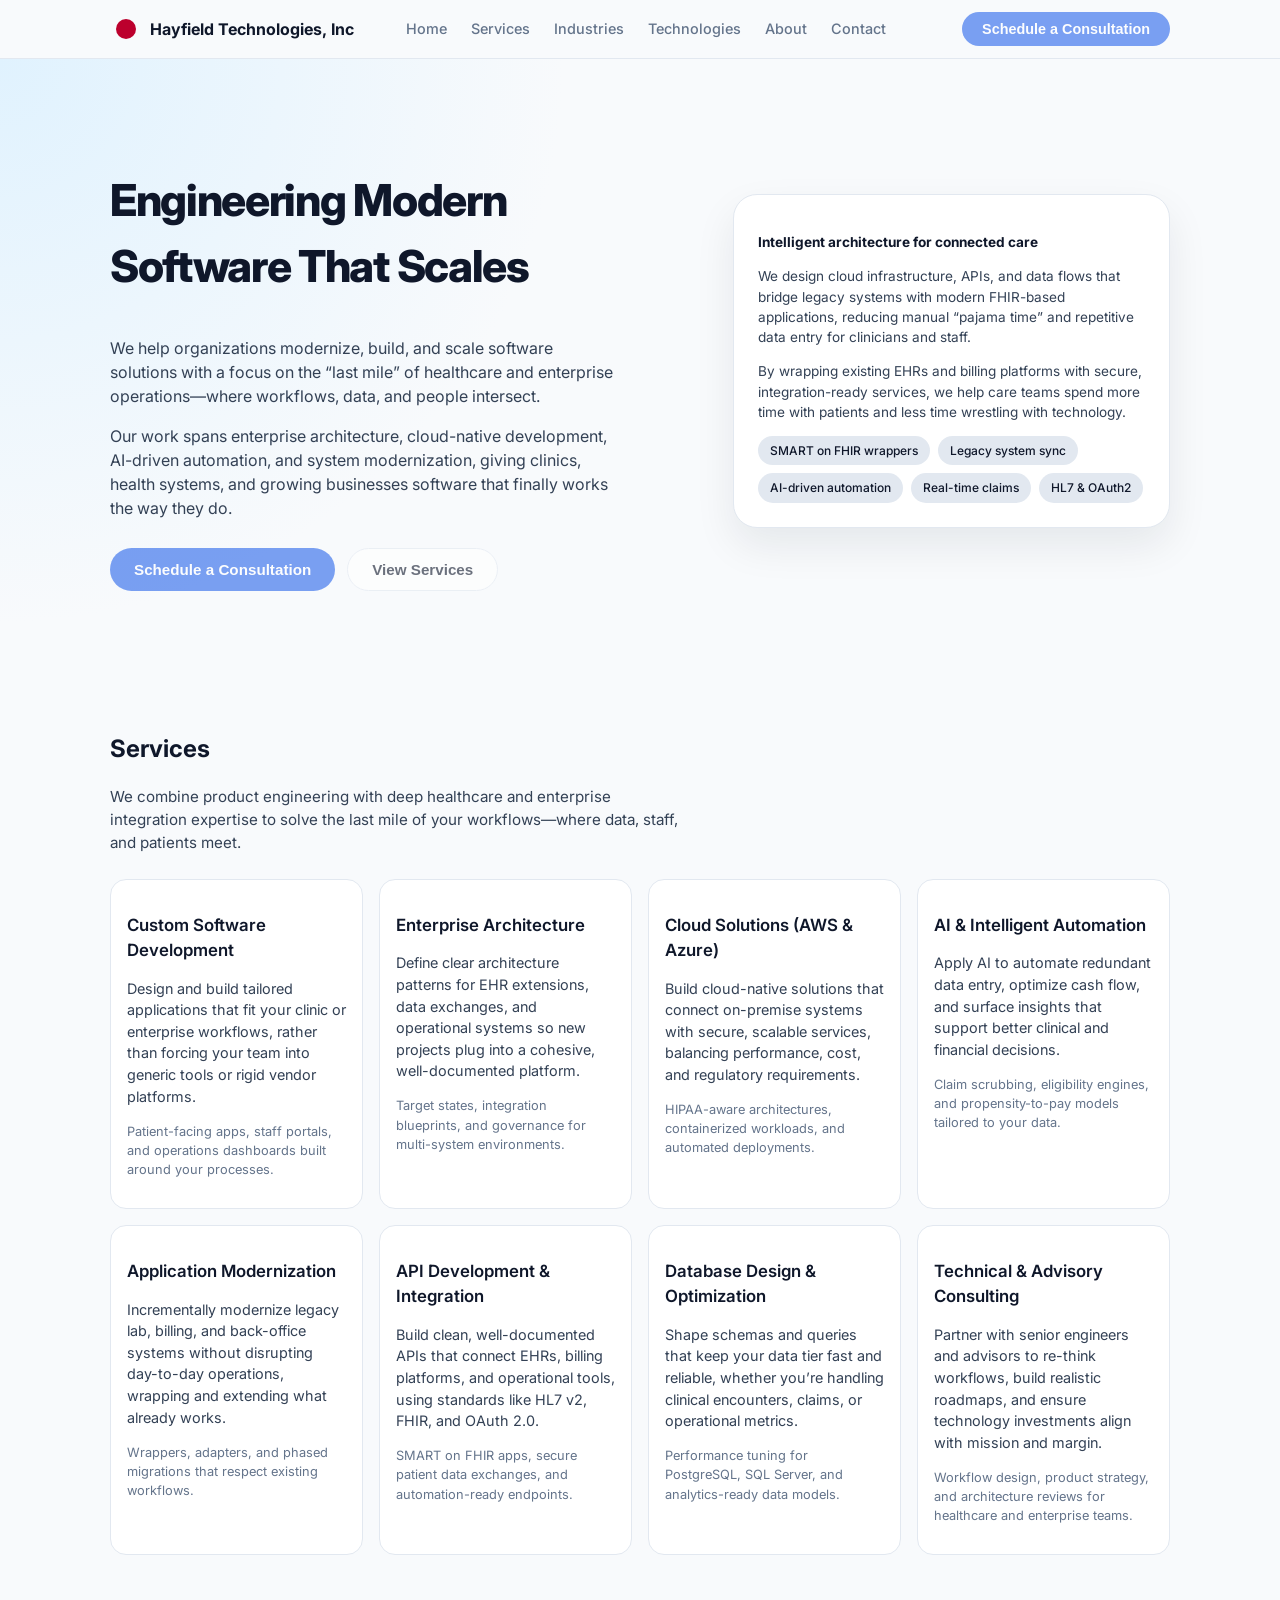
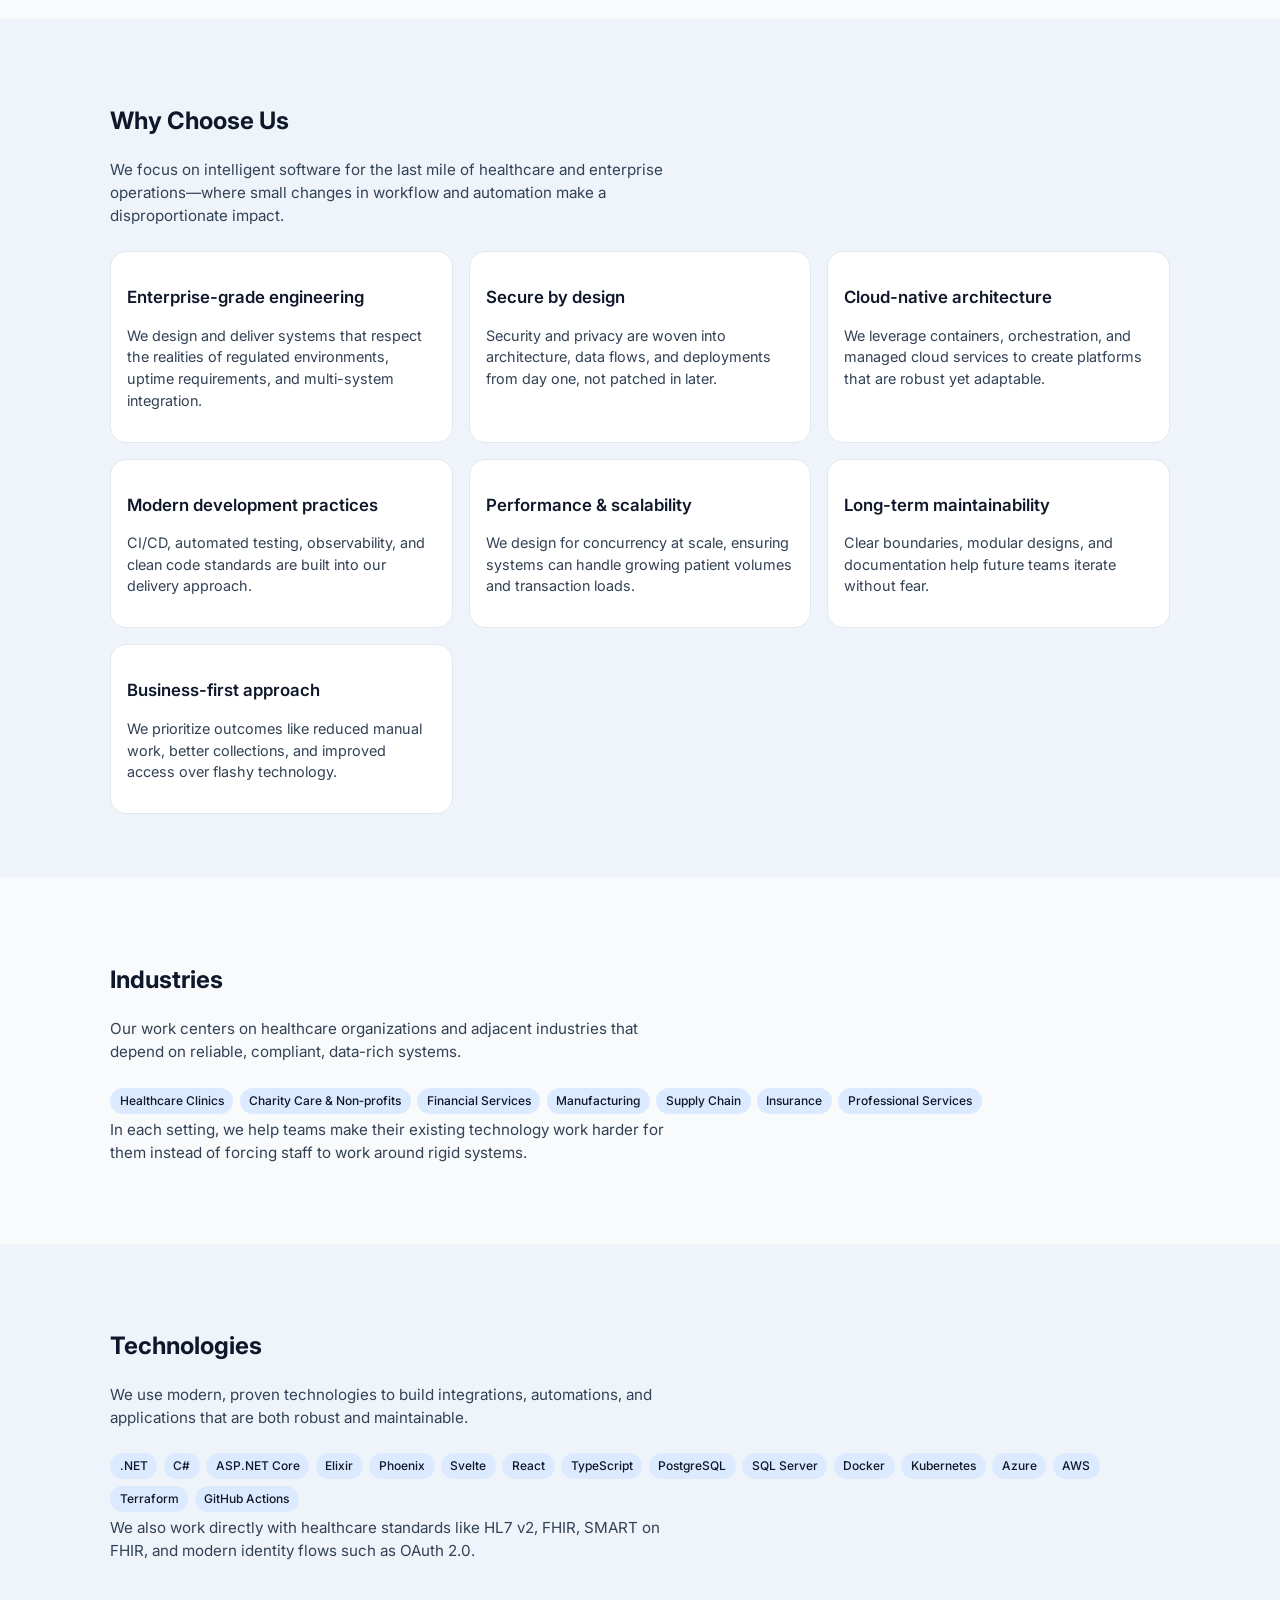
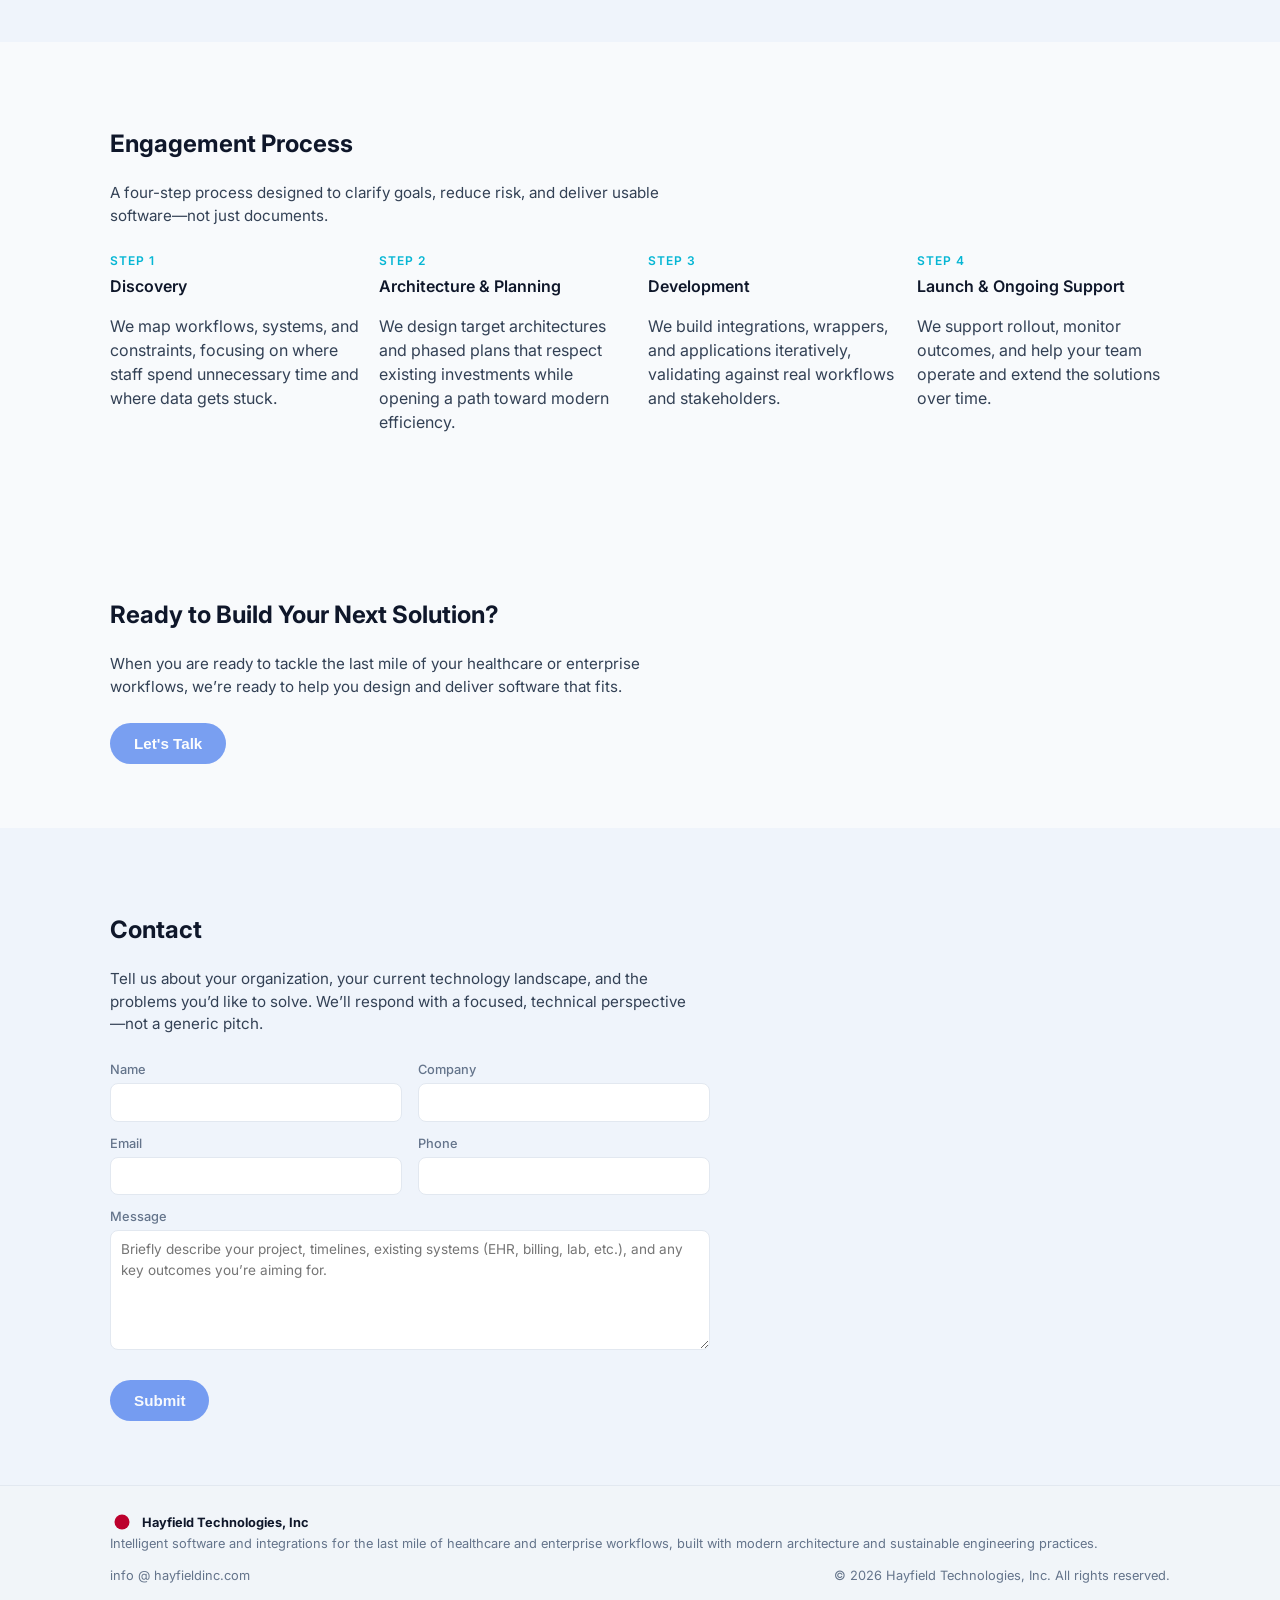
==== index.html @ 653798e7 "form" ====
<!DOCTYPE html>
<html lang="en">
<head>
  <meta charset="UTF-8" />
  <meta name="viewport" content="width=device-width, initial-scale=1" />
  <title>Engineering Modern Software That Scales</title>

  <!-- Inter font -->
  <link
    href="https://fonts.googleapis.com/css2?family=Inter:wght@400;500;600;700;800&display=swap"
    rel="stylesheet"
  />

  <style>
    :root {
      --primary-navy: #0F172A;
      --secondary-blue: #2563EB;
      --accent-cyan: #06B6D4;
      --bg: #F8FAFC;
      --text: #334155;
      --border: #E2E8F0;
    }

    * {
      box-sizing: border-box;
    }

    body {
      margin: 0;
      font-family: "Inter", system-ui, -apple-system, BlinkMacSystemFont,
        "Segoe UI", sans-serif;
      background: var(--bg);
      color: var(--text);
      line-height: 1.5;
      font-weight: 400; /* Body: Inter 400 */
    }

    html {
      scroll-behavior: smooth;
    }

    a {
      color: inherit;
      text-decoration: none;
    }

    /* Layout helpers */
    .container {
      max-width: 1100px;
      margin: 0 auto;
      padding: 0 1.25rem;
    }

    section {
      padding: 4rem 0;
    }

    /* Navbar */
    header {
      position: sticky;
      top: 0;
      z-index: 20;
      background: rgba(248, 250, 252, 0.98);
      backdrop-filter: blur(12px);
      border-bottom: 1px solid var(--border);
    }

    .nav {
      display: flex;
      align-items: center;
      justify-content: space-between;
      padding: 0.75rem 1.25rem;
    }

    .nav-logo {
      display: flex;
      align-items: center;
      justify-content: center;
      gap: 0.5rem;
    }

    .nav-logo svg {
      width: 32px;
      height: 32px;
    }

    .nav-logo-text {
      font-size: 1rem;
      font-weight: 700; /* Heading weight */
      color: var(--primary-navy);
    }

    .nav-links {
      display: flex;
      gap: 1.5rem;
      font-size: 0.9rem;
      font-weight: 500; /* Body: Inter 500 for nav */
    }

    .nav-links a {
      color: #64748B;
    }

    .nav-links a:hover {
      color: var(--secondary-blue);
    }

    .nav-cta {
      margin-left: 1.5rem;
      padding: 0.55rem 1.25rem;
      border-radius: 999px;
      background: var(--secondary-blue);
      color: #fff;
      font-size: 0.9rem;
      font-weight: 600; /* Buttons: Inter 600 */
      border: none;
      cursor: not-allowed;
      opacity: 0.6;
    }

    .nav-cta[disabled] {
      pointer-events: none;
    }

    /* Hero */
    .hero {
      padding: 4.5rem 0 3.5rem;
      background: radial-gradient(circle at top left, #E0F2FE 0, #F8FAFC 40%);
    }

    .hero-layout {
      display: grid;
      gap: 2.5rem;
    }

    @media (min-width: 768px) {
      .hero-layout {
        grid-template-columns: minmax(0, 2fr) minmax(0, 1.5fr);
        align-items: center;
      }
    }

    .hero-title {
      font-size: clamp(2rem, 3vw + 1rem, 2.75rem);
      font-weight: 800; /* Heading: Inter 800 */
      letter-spacing: -0.03em;
      color: var(--primary-navy);
    }

    .hero-subtitle {
      margin-top: 1rem;
      color: var(--text);
      max-width: 32rem;
      font-size: 1rem;
      font-weight: 400; /* Body: Inter 400 */
    }

    .hero-actions {
      margin-top: 1.75rem;
      display: flex;
      flex-wrap: wrap;
      gap: 0.75rem;
    }

    .btn-primary,
    .btn-secondary {
      padding: 0.75rem 1.5rem;
      border-radius: 999px;
      font-weight: 600; /* Buttons: Inter 600 */
      font-size: 0.95rem;
      cursor: not-allowed;
      opacity: 0.6;
    }

    .btn-primary {
      background: var(--secondary-blue);
      color: #fff;
      border: none;
    }

    .btn-secondary {
      background: #fff;
      color: var(--primary-navy);
      border: 1px solid var(--border);
    }

    .btn-primary[disabled],
    .btn-secondary[disabled] {
      pointer-events: none;
    }

    .hero-illustration {
      border-radius: 1.5rem;
      background: #ffffff;
      border: 1px solid var(--border);
      padding: 1.5rem;
      box-shadow: 0 18px 40px rgba(15, 23, 42, 0.08);
      font-size: 0.85rem;
      font-weight: 400;
      color: var(--text);
    }

    .hero-illustration-title {
      font-weight: 700; /* Heading for panel */
      margin-bottom: 0.75rem;
      color: var(--primary-navy);
    }

    .pill-row {
      display: flex;
      flex-wrap: wrap;
      gap: 0.5rem;
      margin-top: 0.75rem;
    }

    .pill {
      padding: 0.35rem 0.75rem;
      border-radius: 999px;
      background: #E2E8F0;
      font-size: 0.75rem;
      color: var(--primary-navy);
      font-weight: 500;
    }

    /* Section headings */
    .section-header {
      margin-bottom: 1.5rem;
    }

    .section-title {
      font-size: 1.5rem;
      font-weight: 700; /* Inter 700 for section headings */
      color: var(--primary-navy);
    }

    .section-subtitle {
      margin-top: 0.35rem;
      color: var(--text);
      font-size: 0.95rem;
      max-width: 36rem;
      font-weight: 400;
    }

    /* Grids */
    .grid {
      display: grid;
      gap: 1rem;
    }

    @media (min-width: 640px) {
      .grid-2 {
        grid-template-columns: repeat(2, minmax(0, 1fr));
      }
    }

    @media (min-width: 1024px) {
      .grid-3 {
        grid-template-columns: repeat(3, minmax(0, 1fr));
      }
      .grid-4 {
        grid-template-columns: repeat(4, minmax(0, 1fr));
      }
    }

    /* Cards */
    .card {
      background: #ffffff;
      border-radius: 1rem;
      border: 1px solid var(--border);
      padding: 1rem;
      font-size: 0.9rem;
      color: var(--text);
      font-weight: 400;
    }

    .card-title {
      font-weight: 600; /* Slightly bolder for card titles */
      margin-bottom: 0.35rem;
      color: var(--primary-navy);
    }

    .card-meta {
      margin-top: 0.35rem;
      font-size: 0.8rem;
      color: #64748B;
      font-weight: 400;
    }

    /* Badges */
    .badge-row {
      display: flex;
      flex-wrap: wrap;
      gap: 0.4rem;
      font-size: 0.75rem;
      margin-top: 0.75rem;
    }

    .badge {
      padding: 0.25rem 0.6rem;
      border-radius: 999px;
      background: #DBEAFE;
      color: var(--primary-navy);
      font-weight: 500;
    }

    /* Process timeline */
    .timeline {
      display: grid;
      gap: 1rem;
    }

    @media (min-width: 768px) {
      .timeline {
        grid-template-columns: repeat(4, minmax(0, 1fr));
      }
    }

    .timeline-step {
      text-align: left;
    }

    .timeline-step-number {
      font-size: 0.75rem;
      font-weight: 600;
      color: var(--accent-cyan);
      text-transform: uppercase;
      letter-spacing: 0.08em;
    }

    .timeline-step-title {
      font-weight: 600;
      margin-top: 0.25rem;
      margin-bottom: 0.25rem;
      color: var(--primary-navy);
    }

    /* Contact form */
    .form {
      display: grid;
      gap: 0.75rem;
      max-width: 600px;
    }

    @media (min-width: 640px) {
      .form-row-2 {
        grid-template-columns: repeat(2, minmax(0, 1fr));
      }
    }

    label {
      display: block;
      font-size: 0.8rem;
      font-weight: 500;
      color: #64748B;
      margin-bottom: 0.25rem;
    }

    input,
    textarea {
      width: 100%;
      padding: 0.5rem 0.6rem;
      border-radius: 0.5rem;
      border: 1px solid var(--border);
      font: inherit;
      font-size: 0.85rem;
      color: var(--text);
      background: #ffffff;
    }

    textarea {
      min-height: 120px;
      resize: vertical;
    }

    input:focus,
    textarea:focus {
      outline: 2px solid var(--accent-cyan);
      outline-offset: 1px;
      border-color: var(--accent-cyan);
    }

    .form-actions {
      margin-top: 0.75rem;
    }

    .btn-form {
      padding: 0.75rem 1.5rem;
      border-radius: 999px;
      background: var(--secondary-blue);
      color: #fff;
      font-weight: 600; /* Buttons: Inter 600 */
      font-size: 0.95rem;
      border: none;
      cursor: not-allowed;
      opacity: 0.6;
    }

    .btn-form[disabled] {
      pointer-events: none;
    }

    /* Footer */
    footer {
      border-top: 1px solid var(--border);
      padding: 1.5rem 0;
      font-size: 0.8rem;
      color: #64748B;
      background: #F1F5F9;
    }

    .footer-layout {
      display: flex;
      flex-wrap: wrap;
      gap: 0.75rem;
      align-items: center;
      justify-content: space-between;
    }

    .footer-logo {
      display: flex;
      align-items: center;
      gap: 0.5rem;
    }

    .footer-logo svg {
      width: 24px;
      height: 24px;
    }

    .footer-logo-text {
      font-weight: 700;
      color: var(--primary-navy);
    }

    .footer-links {
      display: flex;
      gap: 0.75rem;
    }

    @media (max-width: 640px) {
      .nav-links {
        display: none;
      }
    }
  </style>
</head>
<body>
  <!-- Navbar -->
  <header>
    <div class="container nav" aria-label="Main">
      <div class="nav-logo" aria-label="Company logo">
        <svg
          xmlns="http://www.w3.org/2000/svg"
          width="32"
          height="32"
          viewBox="0 0 32 32"
          role="img"
          aria-hidden="true"
        >
          <circle cx="16" cy="16" r="10" fill="#bc002d" />
        </svg>
        <span class="nav-logo-text">Hayfield Technologies, Inc</span>
      </div>
      <nav class="nav-links" aria-label="Primary navigation">
        <a href="#home">Home</a>
        <a href="#services">Services</a>
        <a href="#industries">Industries</a>
        <a href="#technologies">Technologies</a>
        <a href="#about">About</a>
        <a href="#contact">Contact</a>
      </nav>
      <button class="nav-cta" type="button" disabled>
        Schedule a Consultation
      </button>
    </div>
  </header>

  <main>
    <!-- Hero -->
    <section id="home" class="hero">
      <div class="container hero-layout">
        <div>
          <h1 class="hero-title">Engineering Modern Software That Scales</h1>
          <p class="hero-subtitle">
            We help organizations modernize, build, and scale software solutions with a focus on the “last mile” of healthcare and enterprise operations—where workflows, data, and people intersect. 
          </p>
          <p class="hero-subtitle">
            Our work spans enterprise architecture, cloud-native development, AI-driven automation, and system modernization, giving clinics, health systems, and growing businesses software that finally works the way they do.
          </p>
          <div class="hero-actions">
            <button class="btn-primary" type="button" disabled>
              Schedule a Consultation
            </button>
            <button class="btn-secondary" type="button" disabled>
              View Services
            </button>
          </div>
        </div>
        <aside class="hero-illustration" aria-label="Software architecture illustration">
          <p class="hero-illustration-title">Intelligent architecture for connected care</p>
          <p>
            We design cloud infrastructure, APIs, and data flows that bridge legacy systems with modern FHIR-based applications, reducing manual “pajama time” and repetitive data entry for clinicians and staff.
          </p>
          <p>
            By wrapping existing EHRs and billing platforms with secure, integration-ready services, we help care teams spend more time with patients and less time wrestling with technology.
          </p>
          <div class="pill-row">
            <span class="pill">SMART on FHIR wrappers</span>
            <span class="pill">Legacy system sync</span>
            <span class="pill">AI-driven automation</span>
            <span class="pill">Real-time claims</span>
            <span class="pill">HL7 &amp; OAuth2</span>
          </div>
        </aside>
      </div>
    </section>

    <!-- Services -->
    <section id="services">
      <div class="container">
        <div class="section-header">
          <h2 class="section-title">Services</h2>
          <p class="section-subtitle">
            We combine product engineering with deep healthcare and enterprise integration expertise to solve the last mile of your workflows—where data, staff, and patients meet.
          </p>
        </div>
        <div class="grid grid-2 grid-4">
          <article class="card">
            <h3 class="card-title">Custom Software Development</h3>
            <p>
              Design and build tailored applications that fit your clinic or enterprise workflows, rather than forcing your team into generic tools or rigid vendor platforms.
            </p>
            <p class="card-meta">
              Patient-facing apps, staff portals, and operations dashboards built around your processes.
            </p>
          </article>
          <article class="card">
            <h3 class="card-title">Enterprise Architecture</h3>
            <p>
              Define clear architecture patterns for EHR extensions, data exchanges, and operational systems so new projects plug into a cohesive, well-documented platform.
            </p>
            <p class="card-meta">
              Target states, integration blueprints, and governance for multi-system environments.
            </p>
          </article>
          <article class="card">
            <h3 class="card-title">Cloud Solutions (AWS &amp; Azure)</h3>
            <p>
              Build cloud-native solutions that connect on-premise systems with secure, scalable services, balancing performance, cost, and regulatory requirements.
            </p>
            <p class="card-meta">
              HIPAA-aware architectures, containerized workloads, and automated deployments.
            </p>
          </article>
          <article class="card">
            <h3 class="card-title">AI &amp; Intelligent Automation</h3>
            <p>
              Apply AI to automate redundant data entry, optimize cash flow, and surface insights that support better clinical and financial decisions.
            </p>
            <p class="card-meta">
              Claim scrubbing, eligibility engines, and propensity-to-pay models tailored to your data.
            </p>
          </article>
          <article class="card">
            <h3 class="card-title">Application Modernization</h3>
            <p>
              Incrementally modernize legacy lab, billing, and back-office systems without disrupting day-to-day operations, wrapping and extending what already works.
            </p>
            <p class="card-meta">
              Wrappers, adapters, and phased migrations that respect existing workflows.
            </p>
          </article>
          <article class="card">
            <h3 class="card-title">API Development &amp; Integration</h3>
            <p>
              Build clean, well-documented APIs that connect EHRs, billing platforms, and operational tools, using standards like HL7 v2, FHIR, and OAuth 2.0.
            </p>
            <p class="card-meta">
              SMART on FHIR apps, secure patient data exchanges, and automation-ready endpoints.
            </p>
          </article>
          <article class="card">
            <h3 class="card-title">Database Design &amp; Optimization</h3>
            <p>
              Shape schemas and queries that keep your data tier fast and reliable, whether you’re handling clinical encounters, claims, or operational metrics.
            </p>
            <p class="card-meta">
              Performance tuning for PostgreSQL, SQL Server, and analytics-ready data models.
            </p>
          </article>
          <article class="card">
            <h3 class="card-title">Technical &amp; Advisory Consulting</h3>
            <p>
              Partner with senior engineers and advisors to re-think workflows, build realistic roadmaps, and ensure technology investments align with mission and margin.
            </p>
            <p class="card-meta">
              Workflow design, product strategy, and architecture reviews for healthcare and enterprise teams.
            </p>
          </article>
        </div>
      </div>
    </section>

    <!-- Why Choose Us / About -->
    <section id="about" style="background: #EFF4FB;">
      <div class="container">
        <div class="section-header">
          <h2 class="section-title">Why Choose Us</h2>
          <p class="section-subtitle">
            We focus on intelligent software for the last mile of healthcare and enterprise operations—where small changes in workflow and automation make a disproportionate impact.
          </p>
        </div>
        <div class="grid grid-2 grid-3">
          <article class="card">
            <h3 class="card-title">Enterprise-grade engineering</h3>
            <p>
              We design and deliver systems that respect the realities of regulated environments, uptime requirements, and multi-system integration.
            </p>
          </article>
          <article class="card">
            <h3 class="card-title">Secure by design</h3>
            <p>
              Security and privacy are woven into architecture, data flows, and deployments from day one, not patched in later.
            </p>
          </article>
          <article class="card">
            <h3 class="card-title">Cloud-native architecture</h3>
            <p>
              We leverage containers, orchestration, and managed cloud services to create platforms that are robust yet adaptable.
            </p>
          </article>
          <article class="card">
            <h3 class="card-title">Modern development practices</h3>
            <p>
              CI/CD, automated testing, observability, and clean code standards are built into our delivery approach.
            </p>
          </article>
          <article class="card">
            <h3 class="card-title">Performance &amp; scalability</h3>
            <p>
              We design for concurrency at scale, ensuring systems can handle growing patient volumes and transaction loads.
            </p>
          </article>
          <article class="card">
            <h3 class="card-title">Long-term maintainability</h3>
            <p>
              Clear boundaries, modular designs, and documentation help future teams iterate without fear.
            </p>
          </article>
          <article class="card">
            <h3 class="card-title">Business-first approach</h3>
            <p>
              We prioritize outcomes like reduced manual work, better collections, and improved access over flashy technology.
            </p>
          </article>
        </div>
      </div>
    </section>

    <!-- Industries -->
    <section id="industries">
      <div class="container">
        <div class="section-header">
          <h2 class="section-title">Industries</h2>
          <p class="section-subtitle">
            Our work centers on healthcare organizations and adjacent industries that depend on reliable, compliant, data-rich systems.
          </p>
        </div>
        <div class="badge-row">
          <span class="badge">Healthcare Clinics</span>
          <span class="badge">Charity Care &amp; Non‑profits</span>
          <span class="badge">Financial Services</span>
          <span class="badge">Manufacturing</span>
          <span class="badge">Supply Chain</span>
          <span class="badge">Insurance</span>
          <span class="badge">Professional Services</span>
        </div>
        <p class="section-subtitle">
          In each setting, we help teams make their existing technology work harder for them instead of forcing staff to work around rigid systems.
        </p>
      </div>
    </section>

    <!-- Technologies -->
    <section id="technologies" style="background: #EFF4FB;">
      <div class="container">
        <div class="section-header">
          <h2 class="section-title">Technologies</h2>
          <p class="section-subtitle">
            We use modern, proven technologies to build integrations, automations, and applications that are both robust and maintainable.
          </p>
        </div>
        <div class="badge-row">
          <span class="badge">.NET</span>
          <span class="badge">C#</span>
          <span class="badge">ASP.NET Core</span>
          <span class="badge">Elixir</span>
          <span class="badge">Phoenix</span>
          <span class="badge">Svelte</span>
          <span class="badge">React</span>
          <span class="badge">TypeScript</span>
          <span class="badge">PostgreSQL</span>
          <span class="badge">SQL Server</span>
          <span class="badge">Docker</span>
          <span class="badge">Kubernetes</span>
          <span class="badge">Azure</span>
          <span class="badge">AWS</span>
          <span class="badge">Terraform</span>
          <span class="badge">GitHub Actions</span>
        </div>
        <p class="section-subtitle">
          We also work directly with healthcare standards like HL7 v2, FHIR, SMART on FHIR, and modern identity flows such as OAuth 2.0.
        </p>
      </div>
    </section>

    <!-- Engagement Process -->
    <section id="process">
      <div class="container">
        <div class="section-header">
          <h2 class="section-title">Engagement Process</h2>
          <p class="section-subtitle">
            A four-step process designed to clarify goals, reduce risk, and deliver usable software—not just documents.
          </p>
        </div>
        <div class="timeline">
          <article class="timeline-step">
            <div class="timeline-step-number">Step 1</div>
            <div class="timeline-step-title">Discovery</div>
            <p>
              We map workflows, systems, and constraints, focusing on where staff spend unnecessary time and where data gets stuck.
            </p>
          </article>
          <article class="timeline-step">
            <div class="timeline-step-number">Step 2</div>
            <div class="timeline-step-title">Architecture &amp; Planning</div>
            <p>
              We design target architectures and phased plans that respect existing investments while opening a path toward modern efficiency.
            </p>
          </article>
          <article class="timeline-step">
            <div class="timeline-step-number">Step 3</div>
            <div class="timeline-step-title">Development</div>
            <p>
              We build integrations, wrappers, and applications iteratively, validating against real workflows and stakeholders.
            </p>
          </article>
          <article class="timeline-step">
            <div class="timeline-step-number">Step 4</div>
            <div class="timeline-step-title">Launch &amp; Ongoing Support</div>
            <p>
              We support rollout, monitor outcomes, and help your team operate and extend the solutions over time.
            </p>
          </article>
        </div>
      </div>
    </section>

    <!-- CTA -->
    <section>
      <div class="container">
        <div class="section-header">
          <h2 class="section-title">Ready to Build Your Next Solution?</h2>
          <p class="section-subtitle">
            When you are ready to tackle the last mile of your healthcare or enterprise workflows, we’re ready to help you design and deliver software that fits.
          </p>
        </div>
        <button class="btn-primary" type="button" disabled>
          Let's Talk
        </button>
      </div>
    </section>

    <!-- Contact -->
    <section id="contact" style="background: #EFF4FB;">
      <div class="container">
        <div class="section-header">
          <h2 class="section-title">Contact</h2>
          <p class="section-subtitle">
            Tell us about your organization, your current technology landscape, and the problems you’d like to solve. We’ll respond with a focused, technical perspective—not a generic pitch.
          </p>
        </div>
        <form class="form" aria-label="Contact form">
          <div class="grid form-row-2">
            <div>
              <label for="name">Name</label>
              <input id="name" type="text" name="name" />
            </div>
            <div>
              <label for="company">Company</label>
              <input id="company" type="text" name="company" />
            </div>
          </div>
          <div class="grid form-row-2">
            <div>
              <label for="email">Email</label>
              <input id="email" type="email" name="email" />
            </div>
            <div>
              <label for="phone">Phone</label>
              <input id="phone" type="tel" name="phone" />
            </div>
          </div>
          <div>
            <label for="message">Message</label>
            <textarea
              id="message"
              name="message"
              placeholder="Briefly describe your project, timelines, existing systems (EHR, billing, lab, etc.), and any key outcomes you’re aiming for."
            ></textarea>
          </div>
          <div class="form-actions">
            <button id="submit-btn" class="btn-form" type="submit">
              Submit
            </button>
          </div>
        </form>
      </div>
    </section>
  </main>

  <!-- Footer -->
  <footer>
    <div class="container footer-layout">
      <div>
        <div class="footer-logo">
          <svg
            xmlns="http://www.w3.org/2000/svg"
            width="24"
            height="24"
            viewBox="0 0 32 32"
            role="img"
            aria-hidden="true"
          >
            <circle cx="16" cy="16" r="10" fill="#bc002d" />
          </svg>
          <span class="footer-logo-text">Hayfield Technologies, Inc</span>
        </div>
        <div>
          Intelligent software and integrations for the last mile of healthcare and enterprise workflows, built with modern architecture and sustainable engineering practices.
        </div>
      </div>
      <div class="footer-links" aria-label="Social links">
        <a href="#">info @ hayfieldinc.com</a>
     
      </div>
      <div>© <span id="year"></span> Hayfield Technologies, Inc. All rights reserved.</div>
    </div>
  </footer>

  <script>
    // Simple copyright year
    document.getElementById("year").textContent = new Date().getFullYear();
   
     
    // Contact form API integration
    (function () {
      const API_URL = "https://delicate-thunder-926e.sysb2b.workers.dev/api/contacts";

      const form = document.getElementById("contact-form");
      const submitBtn = document.getElementById("submit-btn");
      const messageEl = document.getElementById("form-message");

      form.addEventListener("submit", async (event) => {
        event.preventDefault();

        submitBtn.disabled = true;
        messageEl.className = "form-message";
        messageEl.textContent = "";

        const data = {
          firstname: form.firstname.value.trim(),
          lastname: form.lastname.value.trim(),
          email: form.email.value.trim(),
          company: form.company.value.trim() || undefined,
          phone: form.phone.value.trim() || undefined,
          subject: form.subject.value.trim() || undefined,
          message: form.message.value.trim(),
        };

        try {
          const res = await fetch(API_URL, {
            method: "POST",
            headers: { "Content-Type": "application/json" },
            body: JSON.stringify(data),
          });

          const result = await res.json();

          if (!res.ok) {
            throw new Error("Failed to send message");
          }

          messageEl.className = "form-message success";
          messageEl.textContent =
            "Thanks! Your message has been sent. We'll be in touch soon.";
          form.reset();
        } catch (err) {
          messageEl.className = "form-message error";
          messageEl.textContent =
            err instanceof Error
              ? err.message
              : "Something went wrong. Please try again.";
        } finally {
          submitBtn.disabled = false;
        }
      });
    })();
  </script>
</body>
</html>
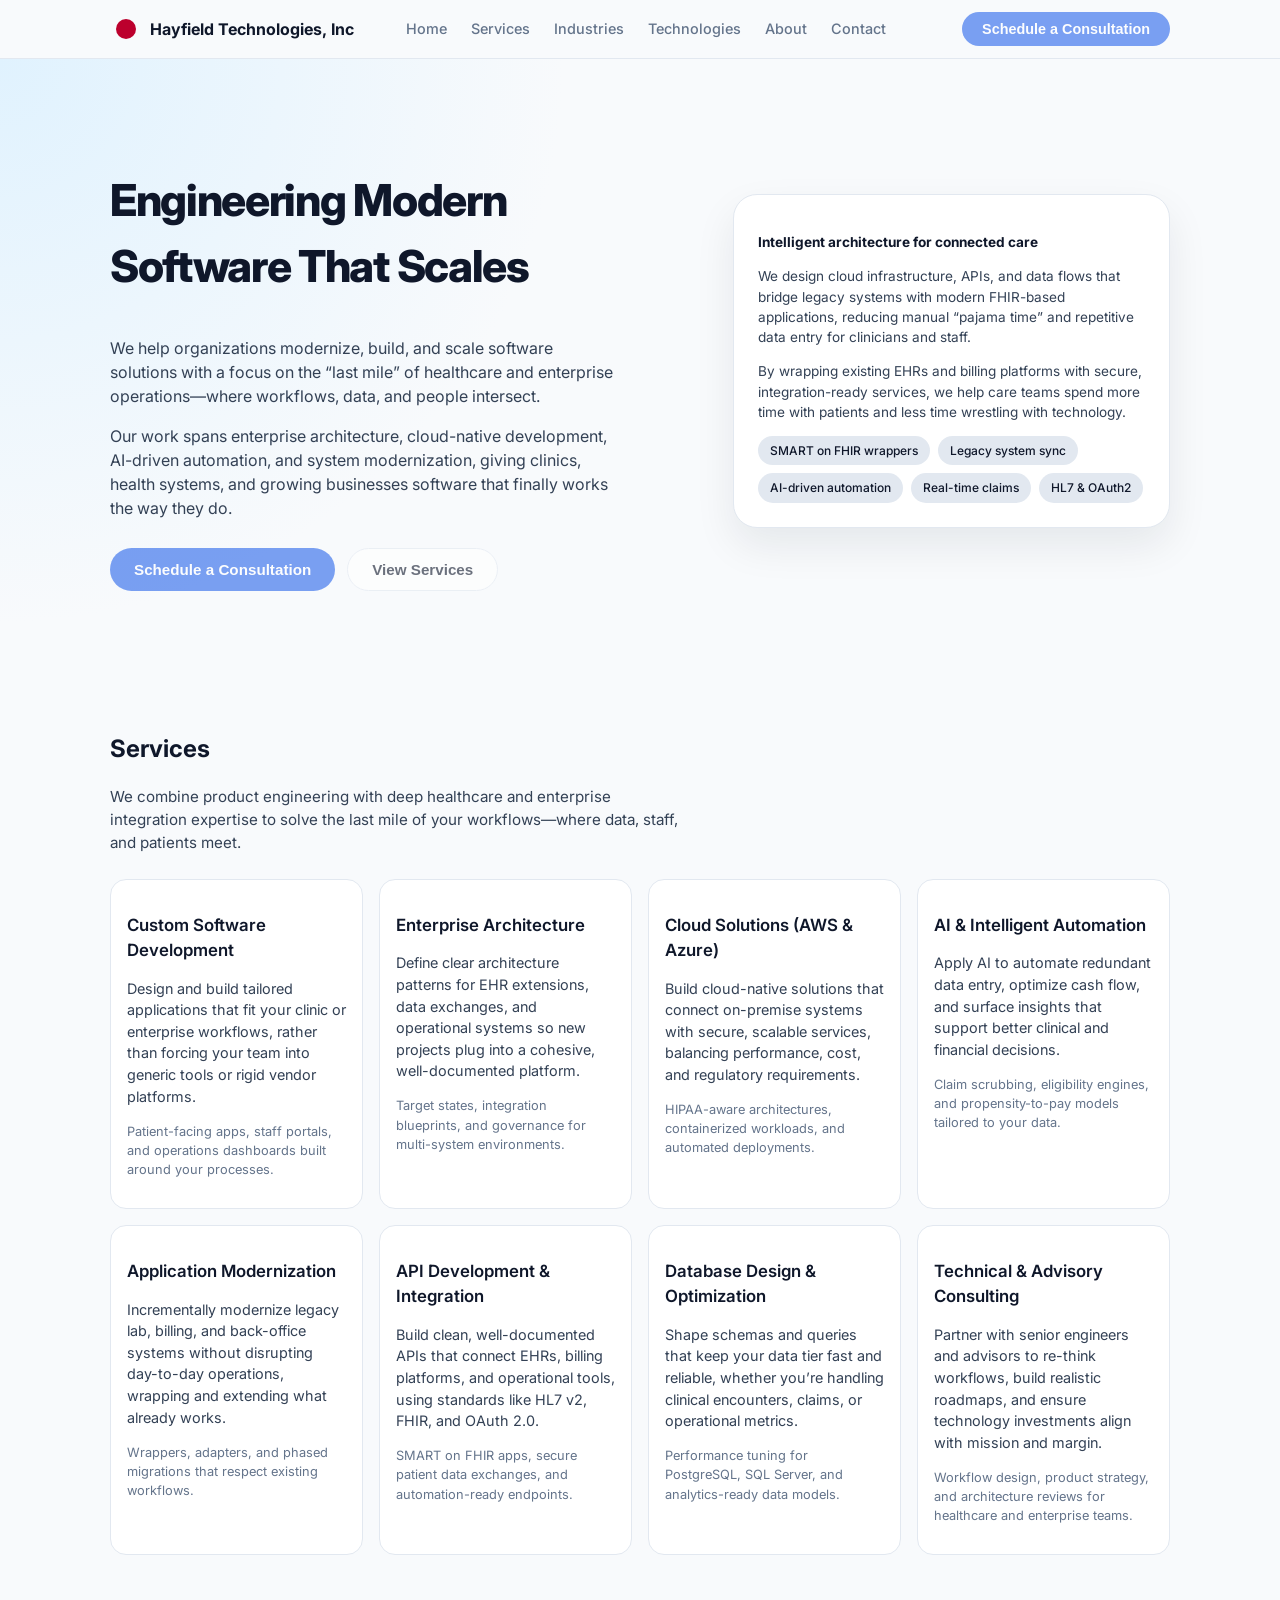
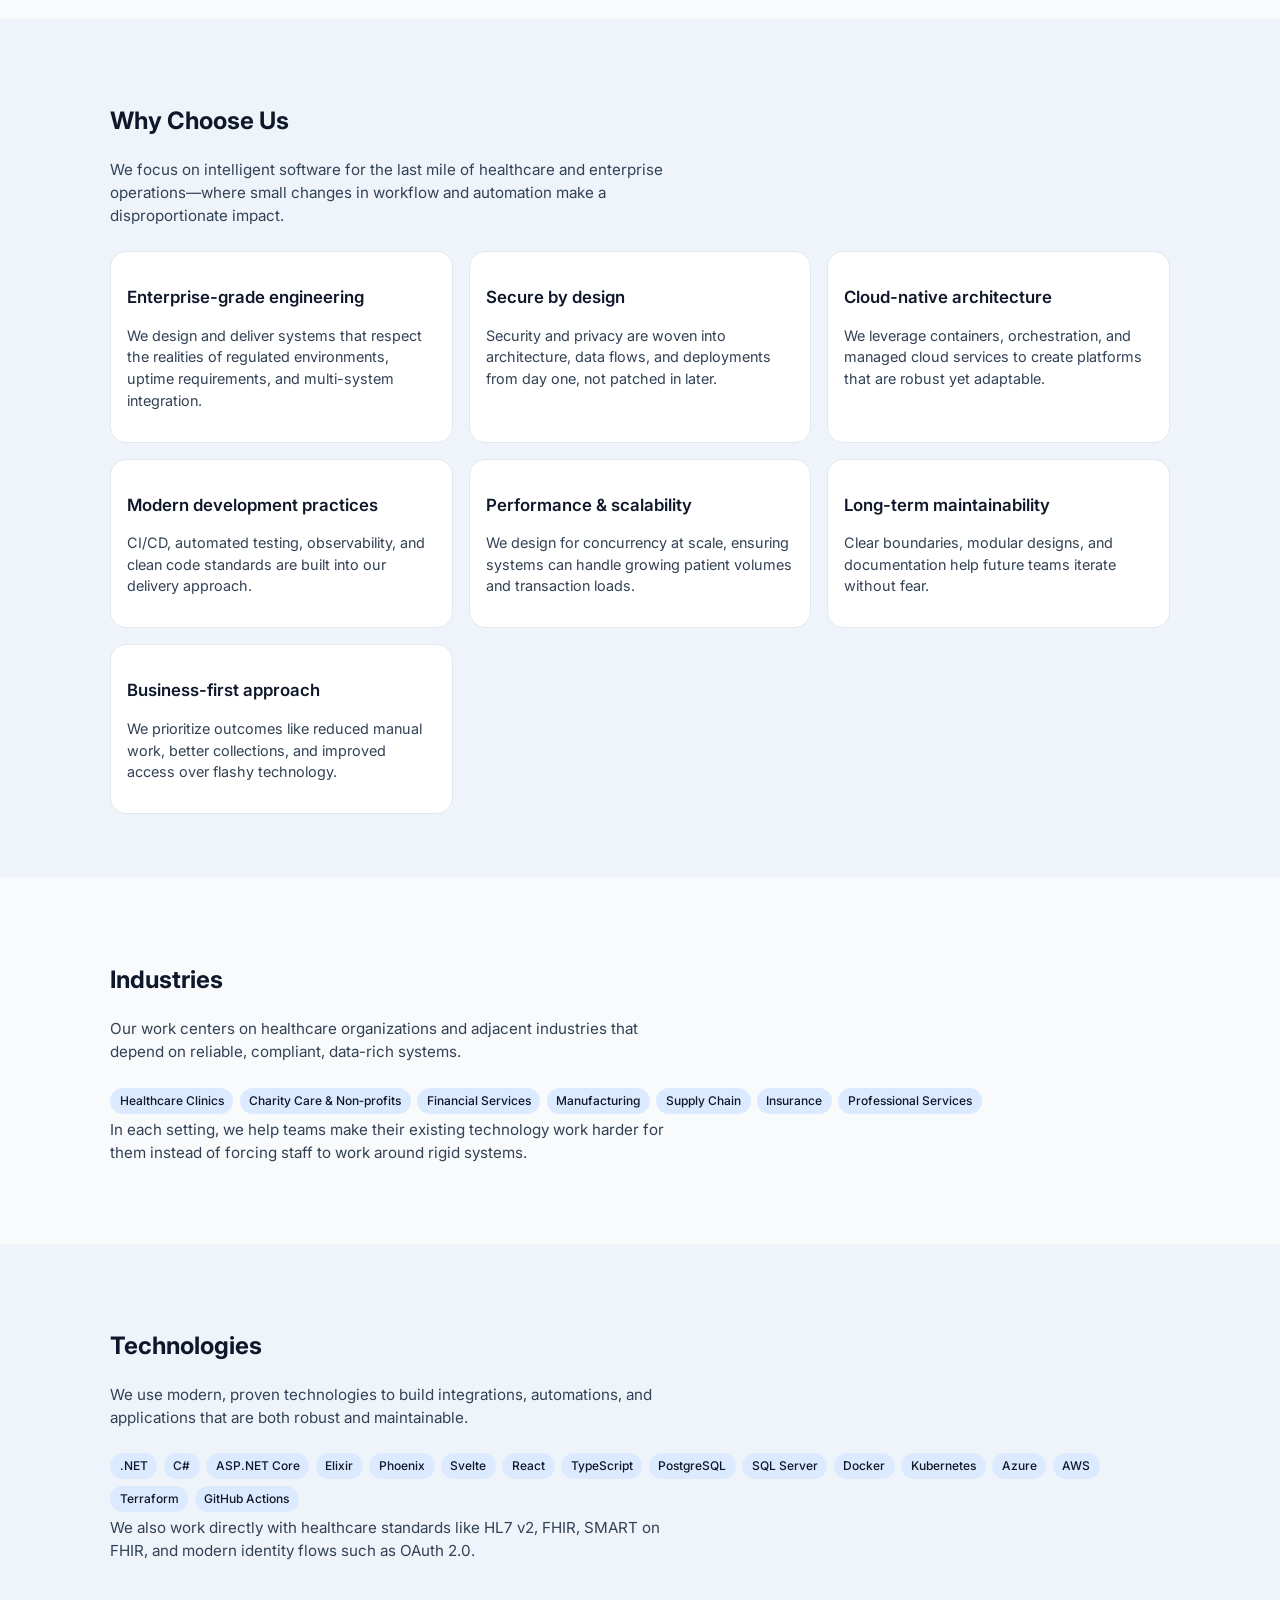
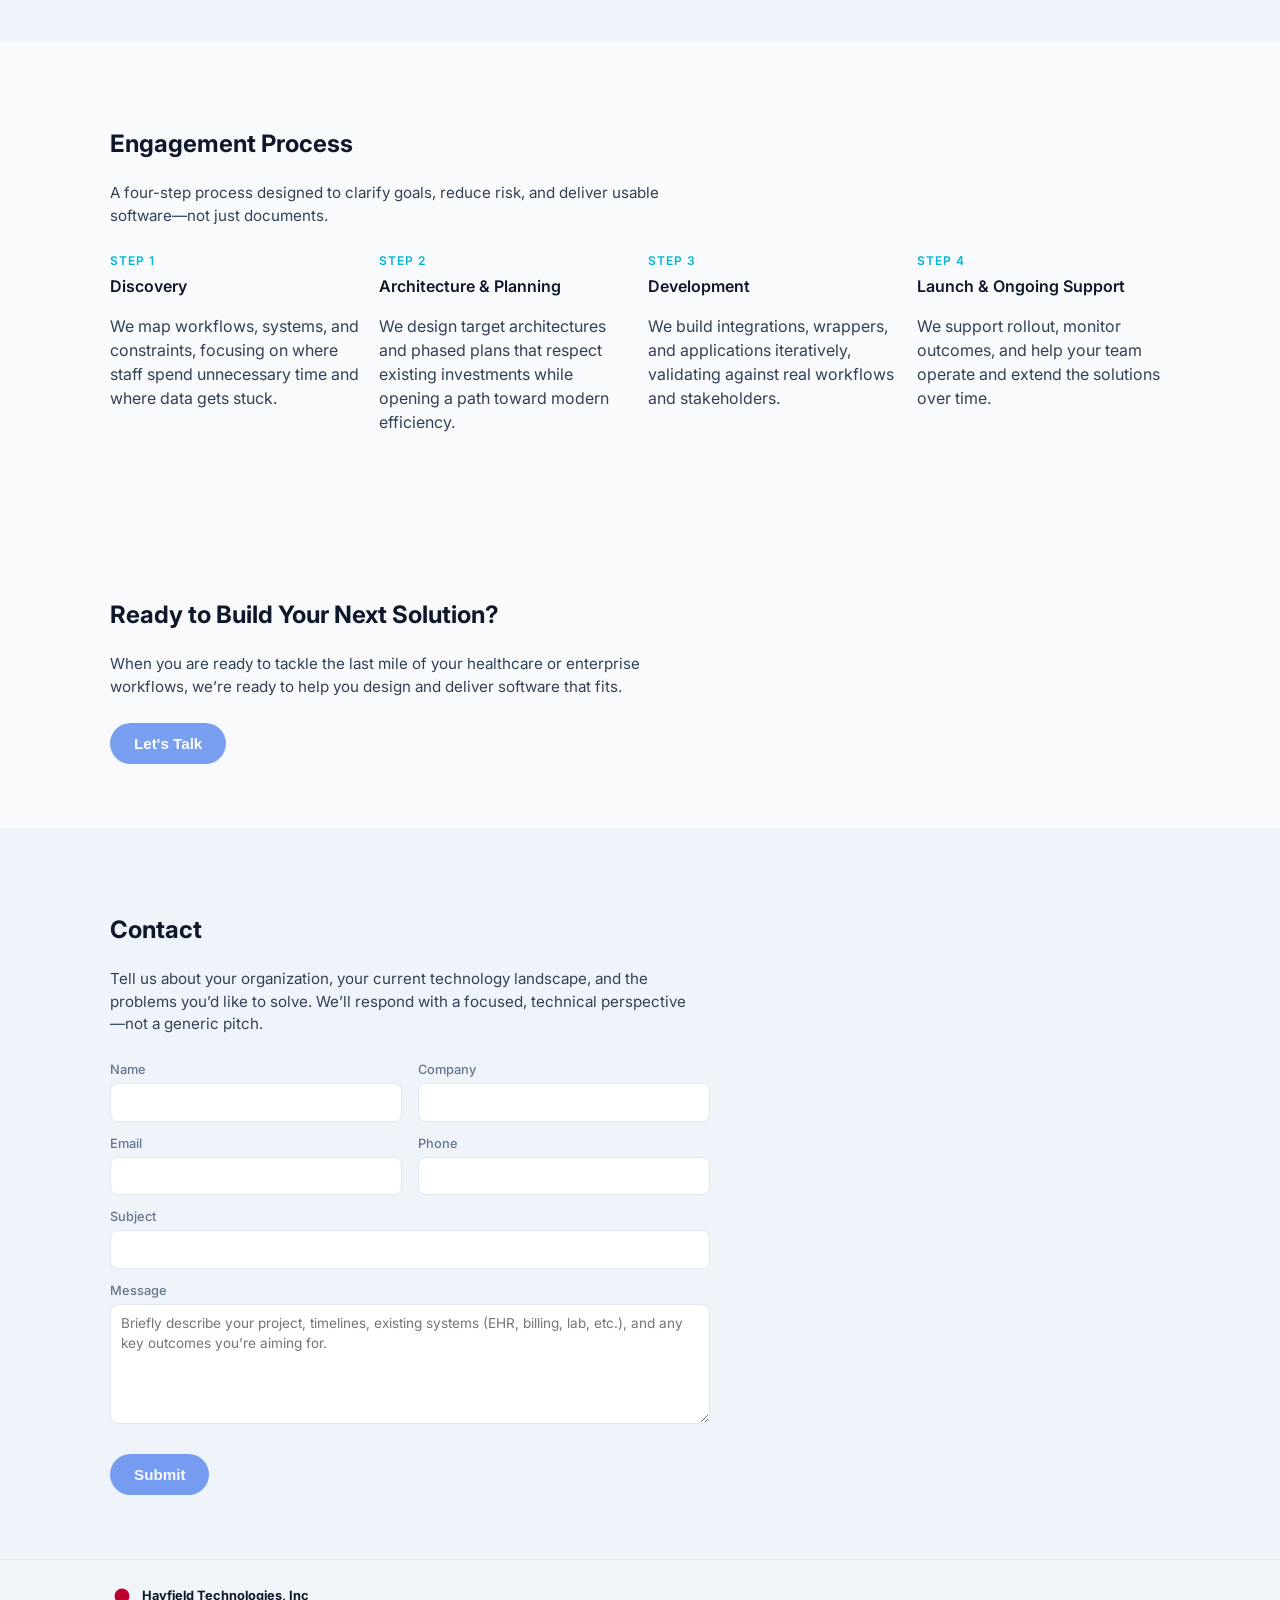
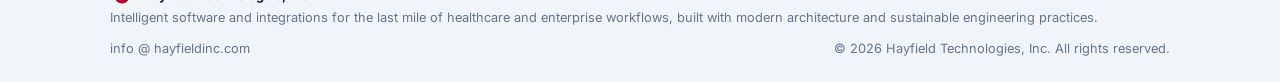
==== commit 04119a21: "form" ====
--- a/index.html
+++ b/index.html
@@ -801,6 +801,10 @@
               <input id="phone" type="tel" name="phone" />
             </div>
           </div>
+           <div>
+              <label for="subject">Subject</label>
+              <input id="subject" type="text" name="subject" />
+            </div>
           <div>
             <label for="message">Message</label>
             <textarea
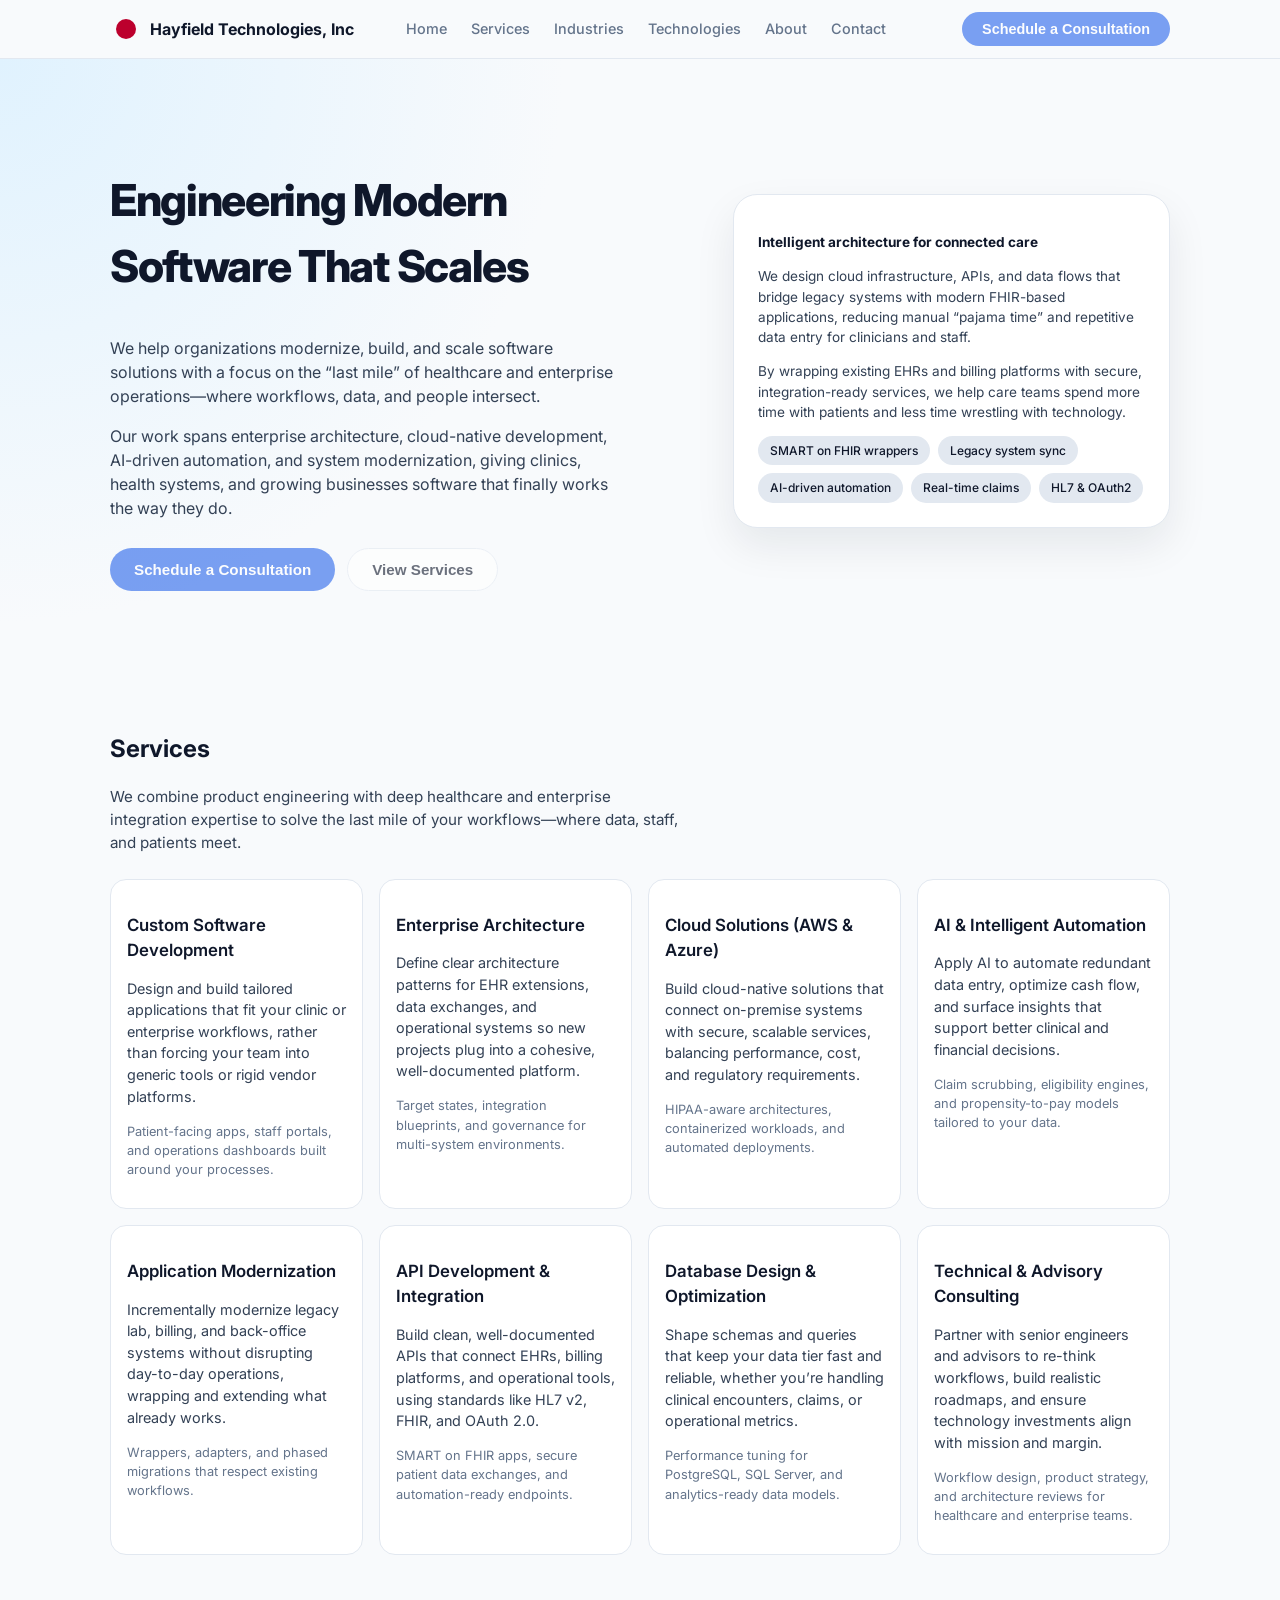
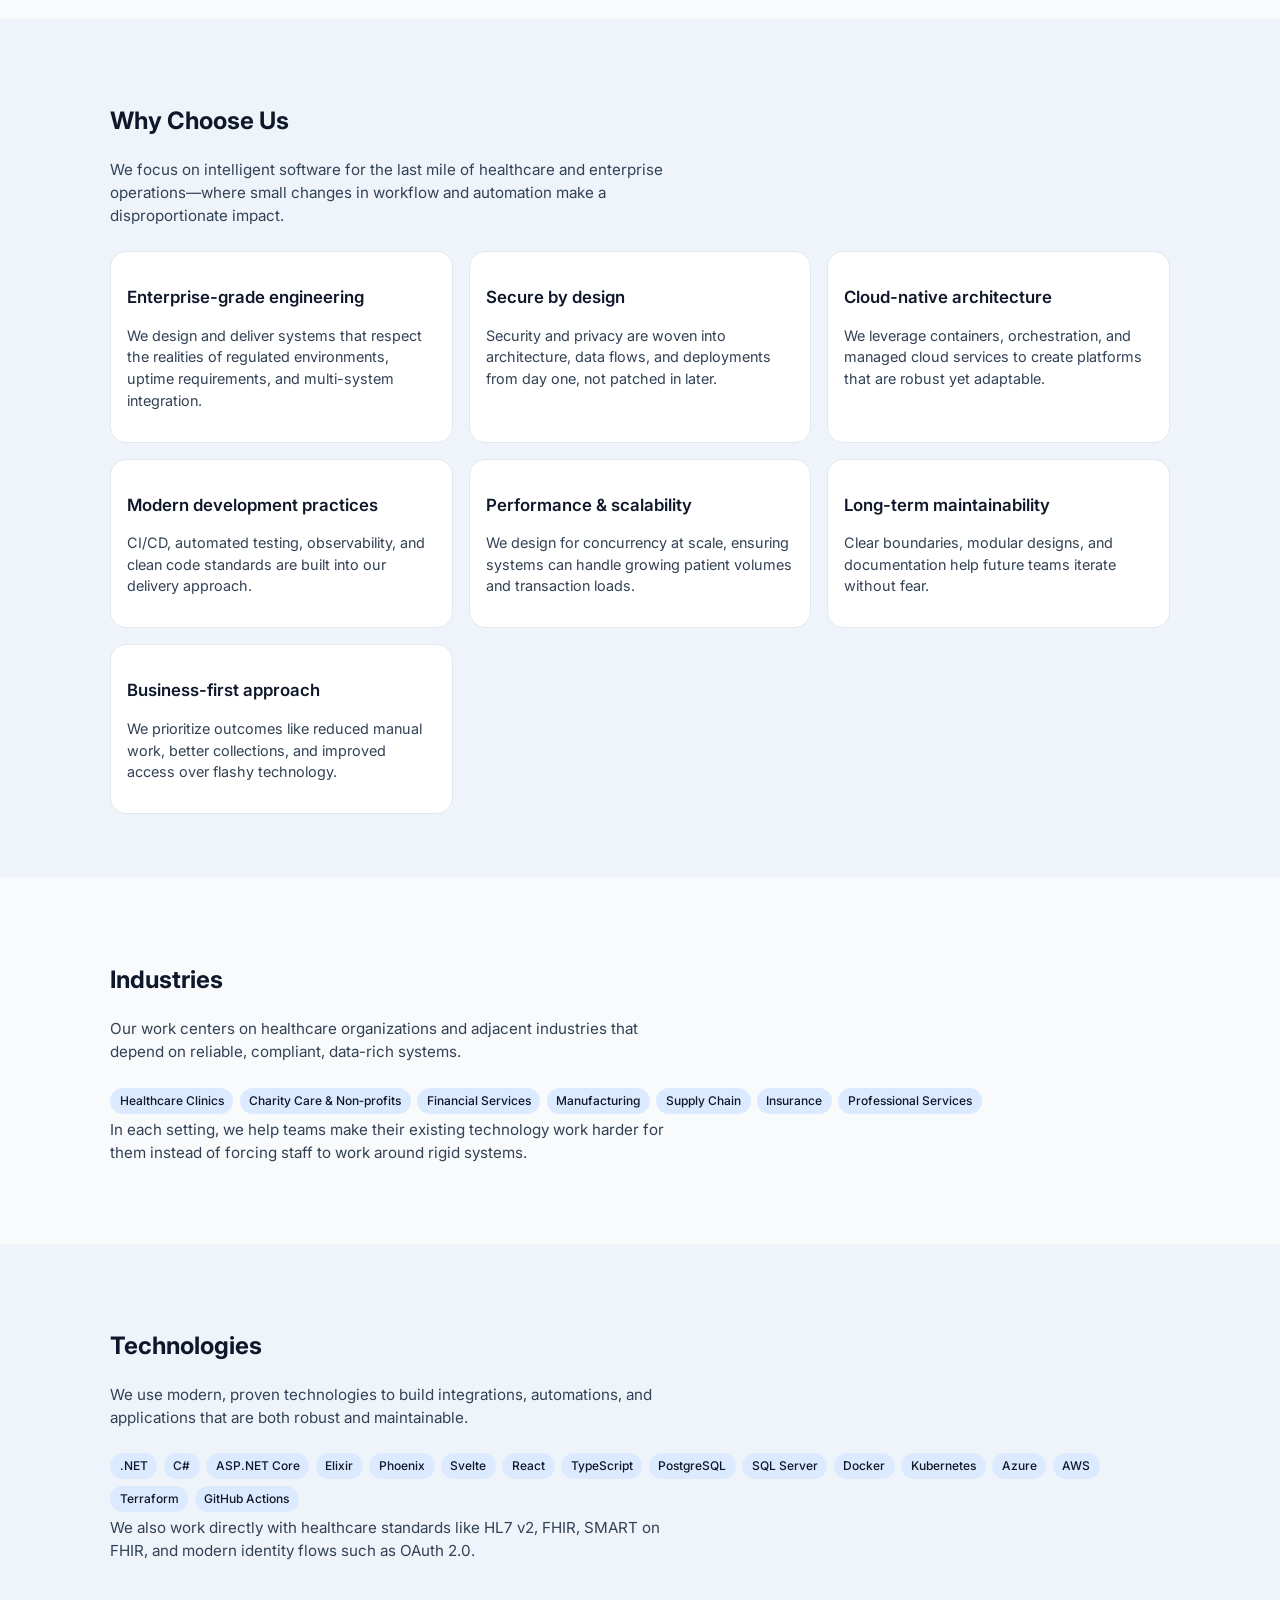
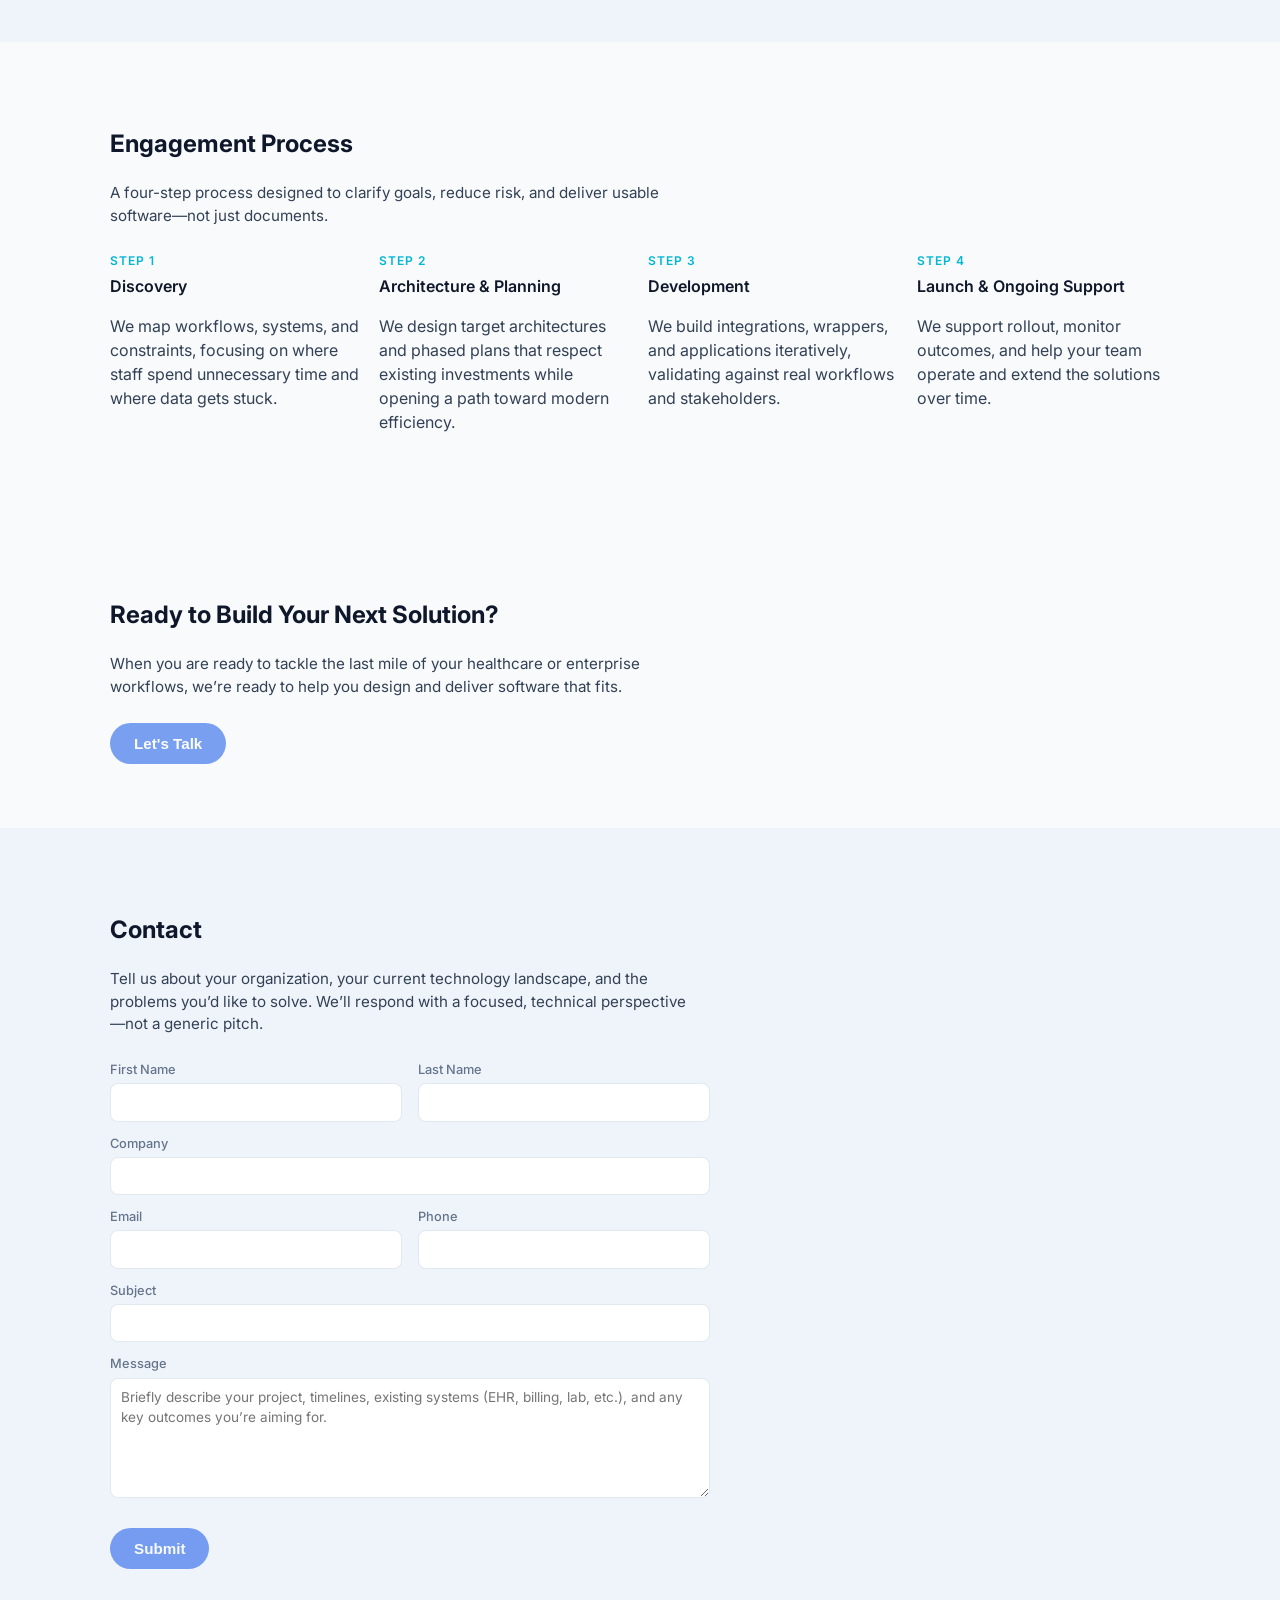
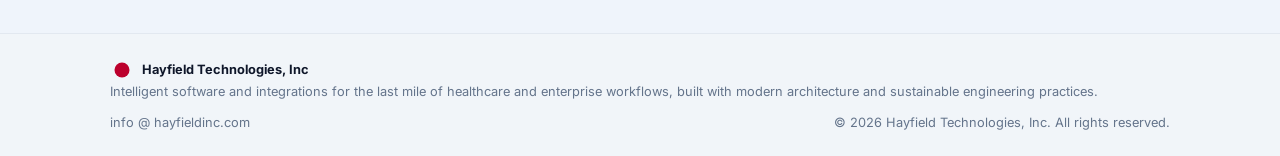
==== commit 35097898: "form" ====
--- a/index.html
+++ b/index.html
@@ -780,17 +780,24 @@
             Tell us about your organization, your current technology landscape, and the problems you’d like to solve. We’ll respond with a focused, technical perspective—not a generic pitch.
           </p>
         </div>
-        <form class="form" aria-label="Contact form">
+        <form id="contact-form" class="form" aria-label="Contact form">
           <div class="grid form-row-2">
             <div>
-              <label for="name">Name</label>
-              <input id="name" type="text" name="name" />
+              <label for="name">First Name</label>
+              <input id="firstname" type="text" name="name" required />
             </div>
+            <div>
+              <label for="name">Last Name</label>
+              <input id="lastname" type="text" name="name" required/>
+            </div>
+            </div>
+            <div class="form-row-2">
             <div>
               <label for="company">Company</label>
               <input id="company" type="text" name="company" />
             </div>
-          </div>
+            </div>
+           
           <div class="grid form-row-2">
             <div>
               <label for="email">Email</label>
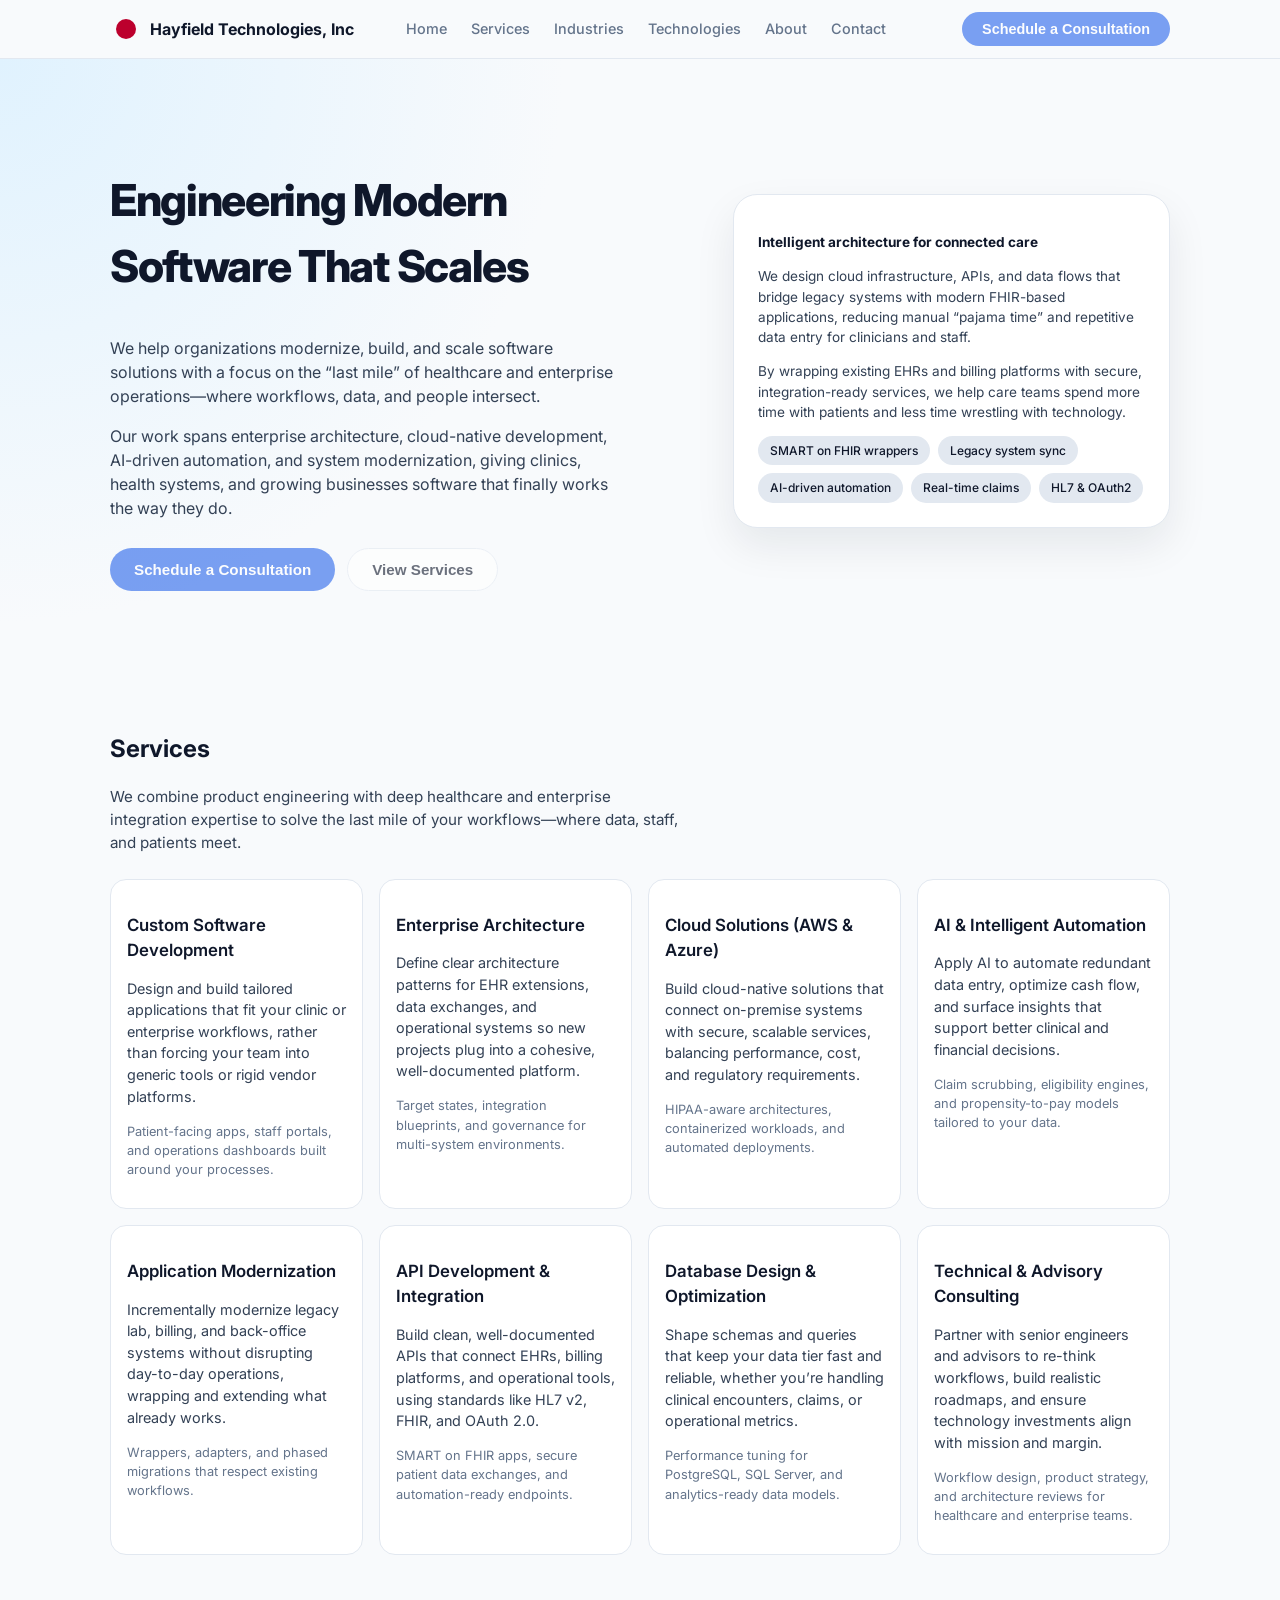
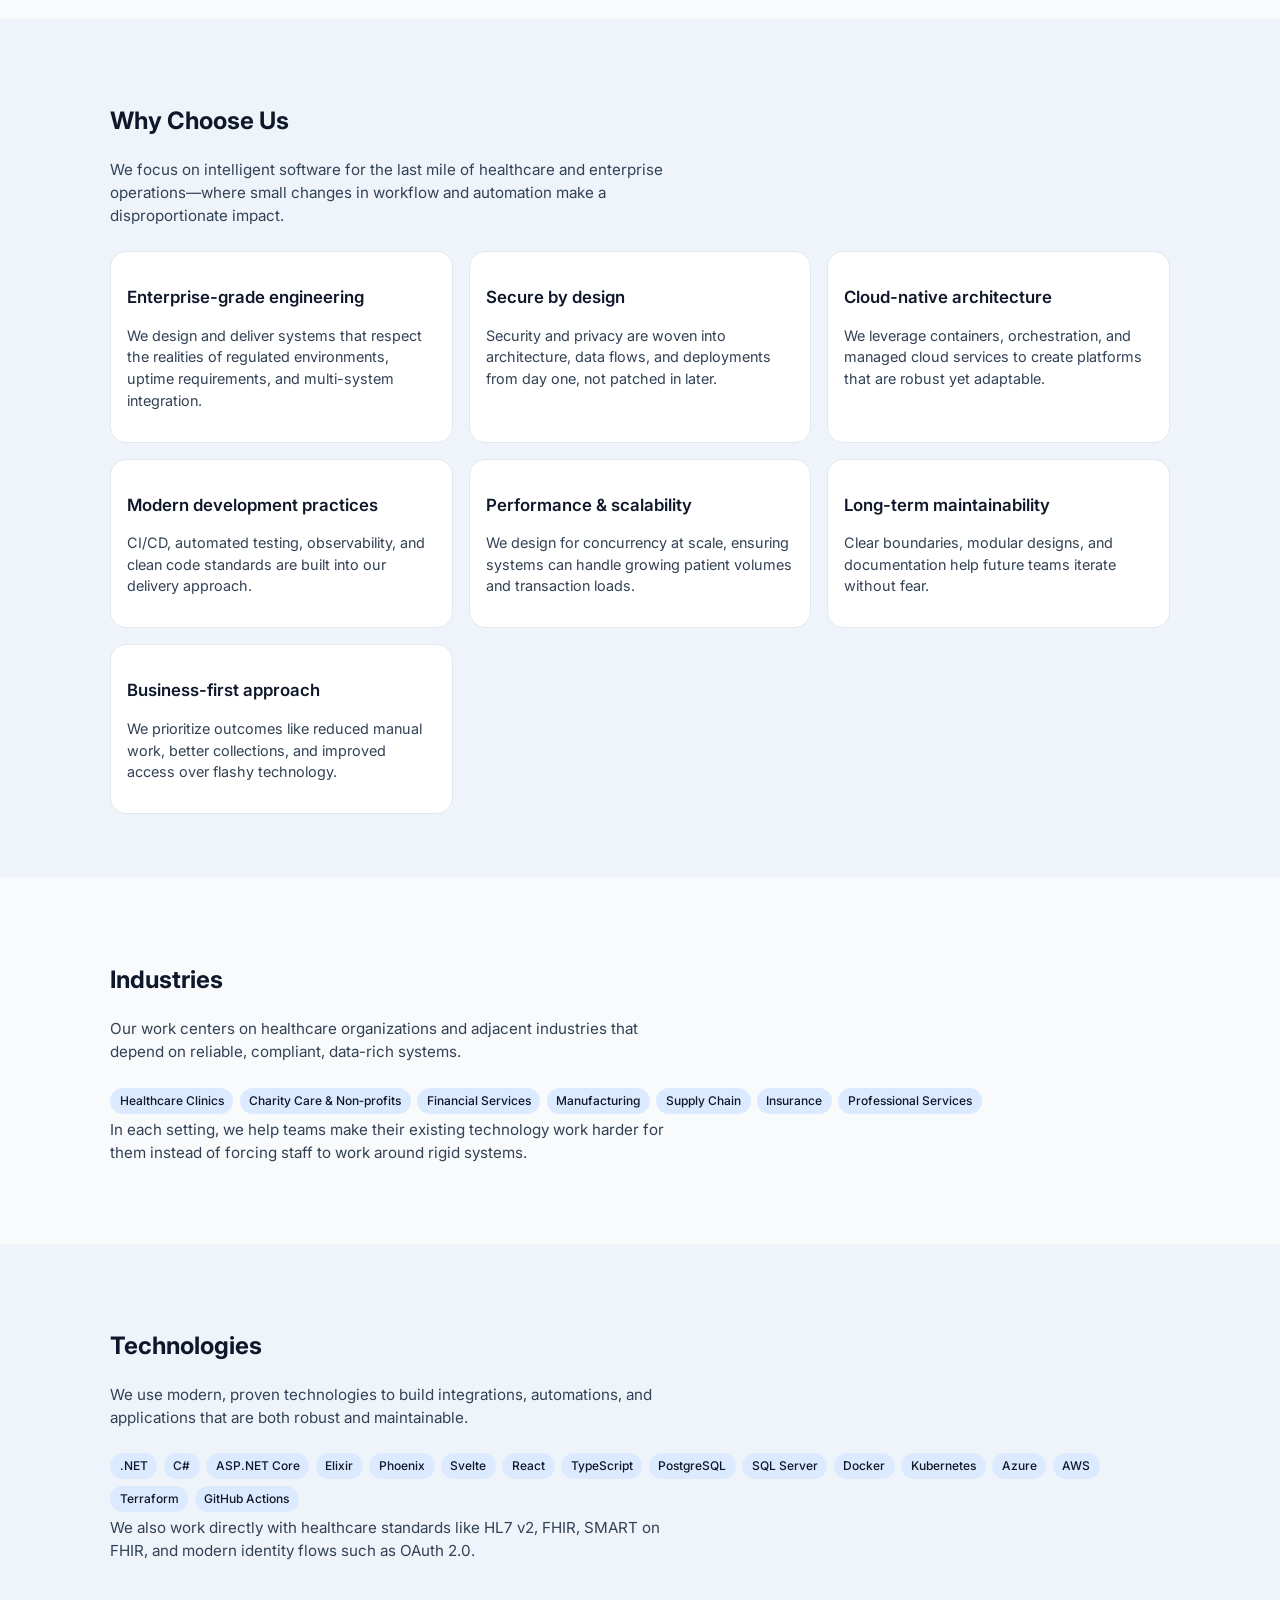
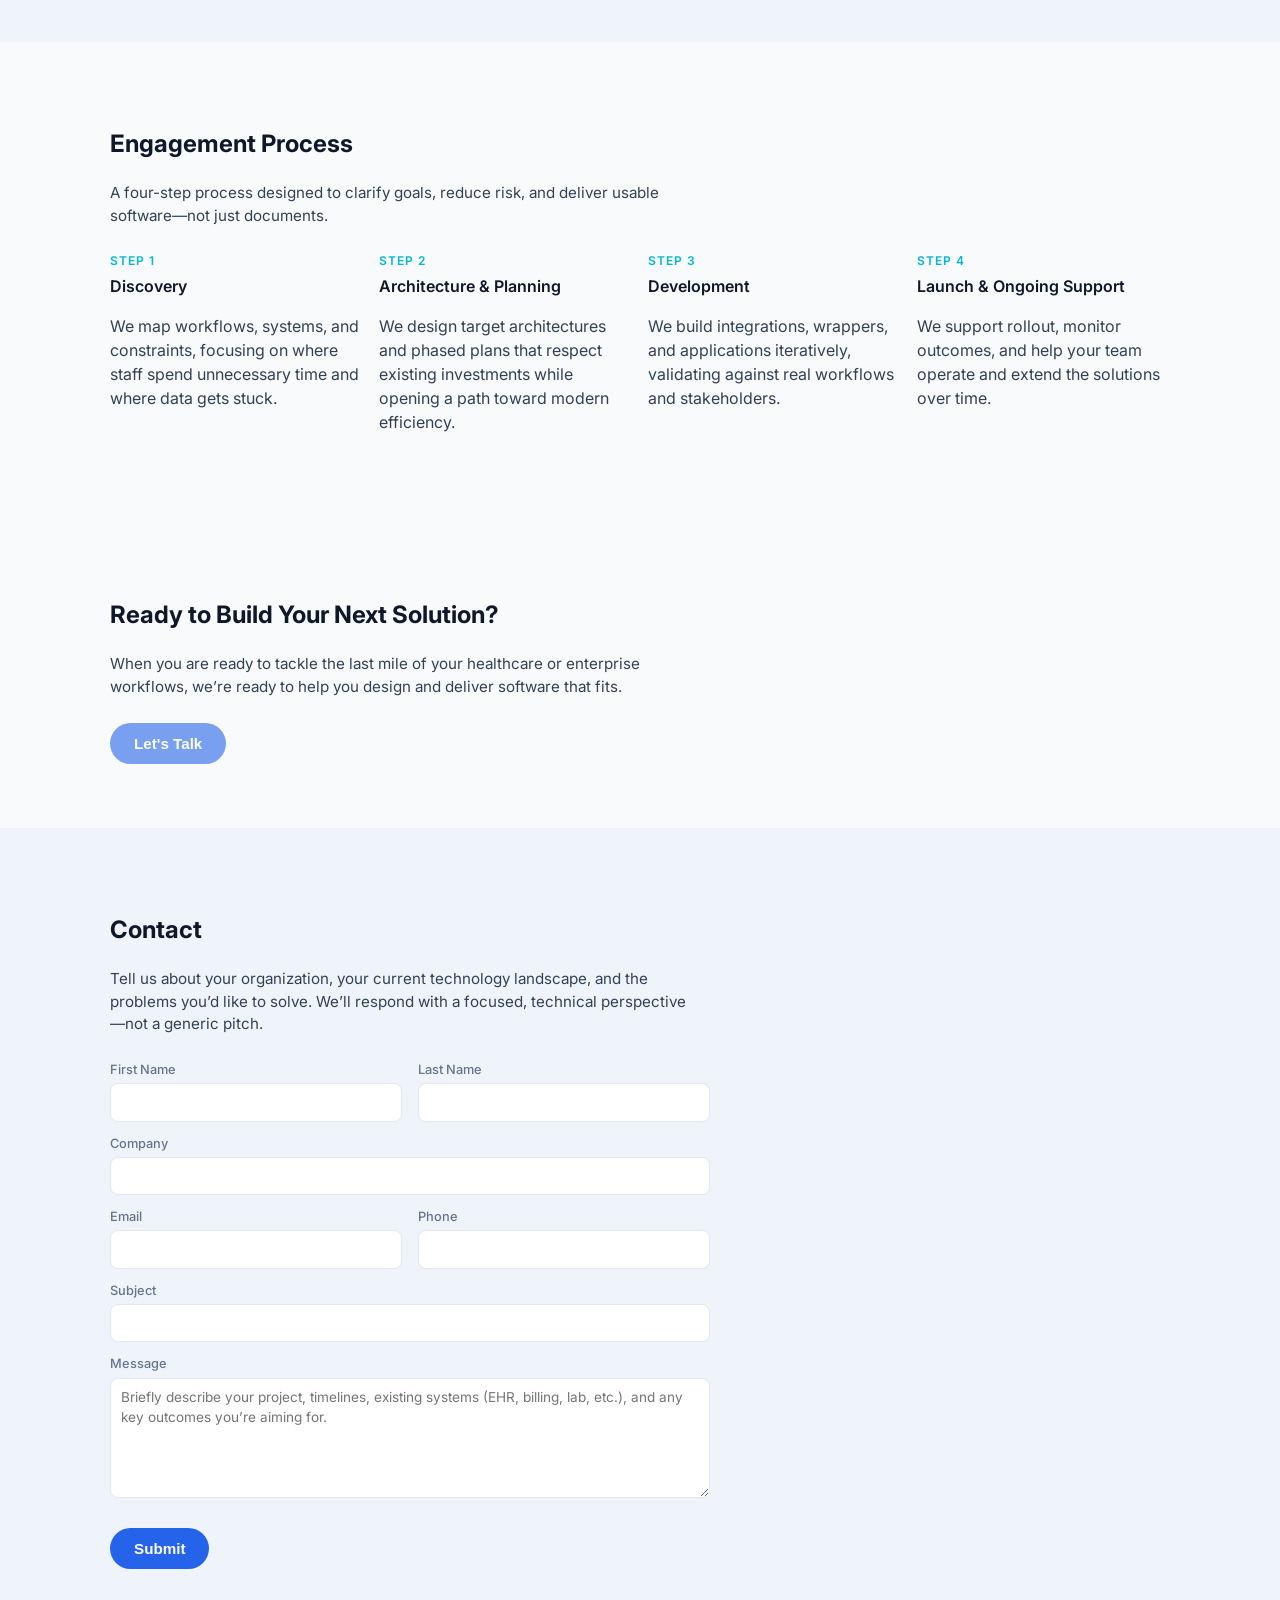
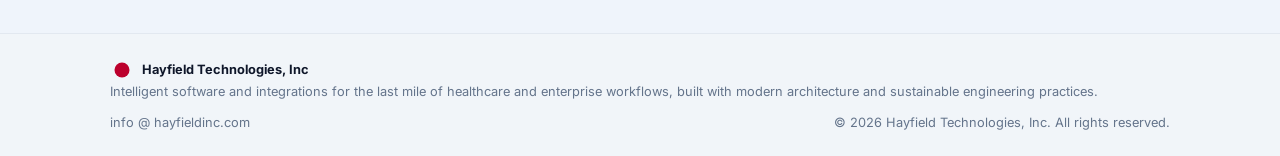
==== commit 080d33ce: "form" ====
--- a/index.html
+++ b/index.html
@@ -391,14 +391,33 @@
       font-weight: 600; /* Buttons: Inter 600 */
       font-size: 0.95rem;
       border: none;
-      cursor: not-allowed;
-      opacity: 0.6;
+       cursor: pointer;
+      opacity: 1; 
     }
 
     .btn-form[disabled] {
       pointer-events: none;
     }
-
+ /* Form messages */
+    .form-message {
+      margin-top: 0.75rem;
+      padding: 0.5rem 0.75rem;
+      border-radius: 0.5rem;
+      font-size: 0.85rem;
+      display: none;
+    }
+    .form-message.success {
+      display: block;
+      background: #e6ffed;
+      color: #1f6f2e;
+      border: 1px solid #b7e4c2;
+    }
+    .form-message.error {
+      display: block;
+      background: #ffeef0;
+      color: #a31515;
+      border: 1px solid #f5c6cb;
+    }
     /* Footer */
     footer {
       border-top: 1px solid var(--border);
@@ -783,11 +802,11 @@
         <form id="contact-form" class="form" aria-label="Contact form">
           <div class="grid form-row-2">
             <div>
-              <label for="name">First Name</label>
+              <label for="firstname">First Name</label>
               <input id="firstname" type="text" name="name" required />
             </div>
             <div>
-              <label for="name">Last Name</label>
+              <label for="lastname">Last Name</label>
               <input id="lastname" type="text" name="name" required/>
             </div>
             </div>
@@ -825,6 +844,7 @@
               Submit
             </button>
           </div>
+          <div id="form-message" class="form-message" aria-live="polite"></div>
         </form>
       </div>
     </section>
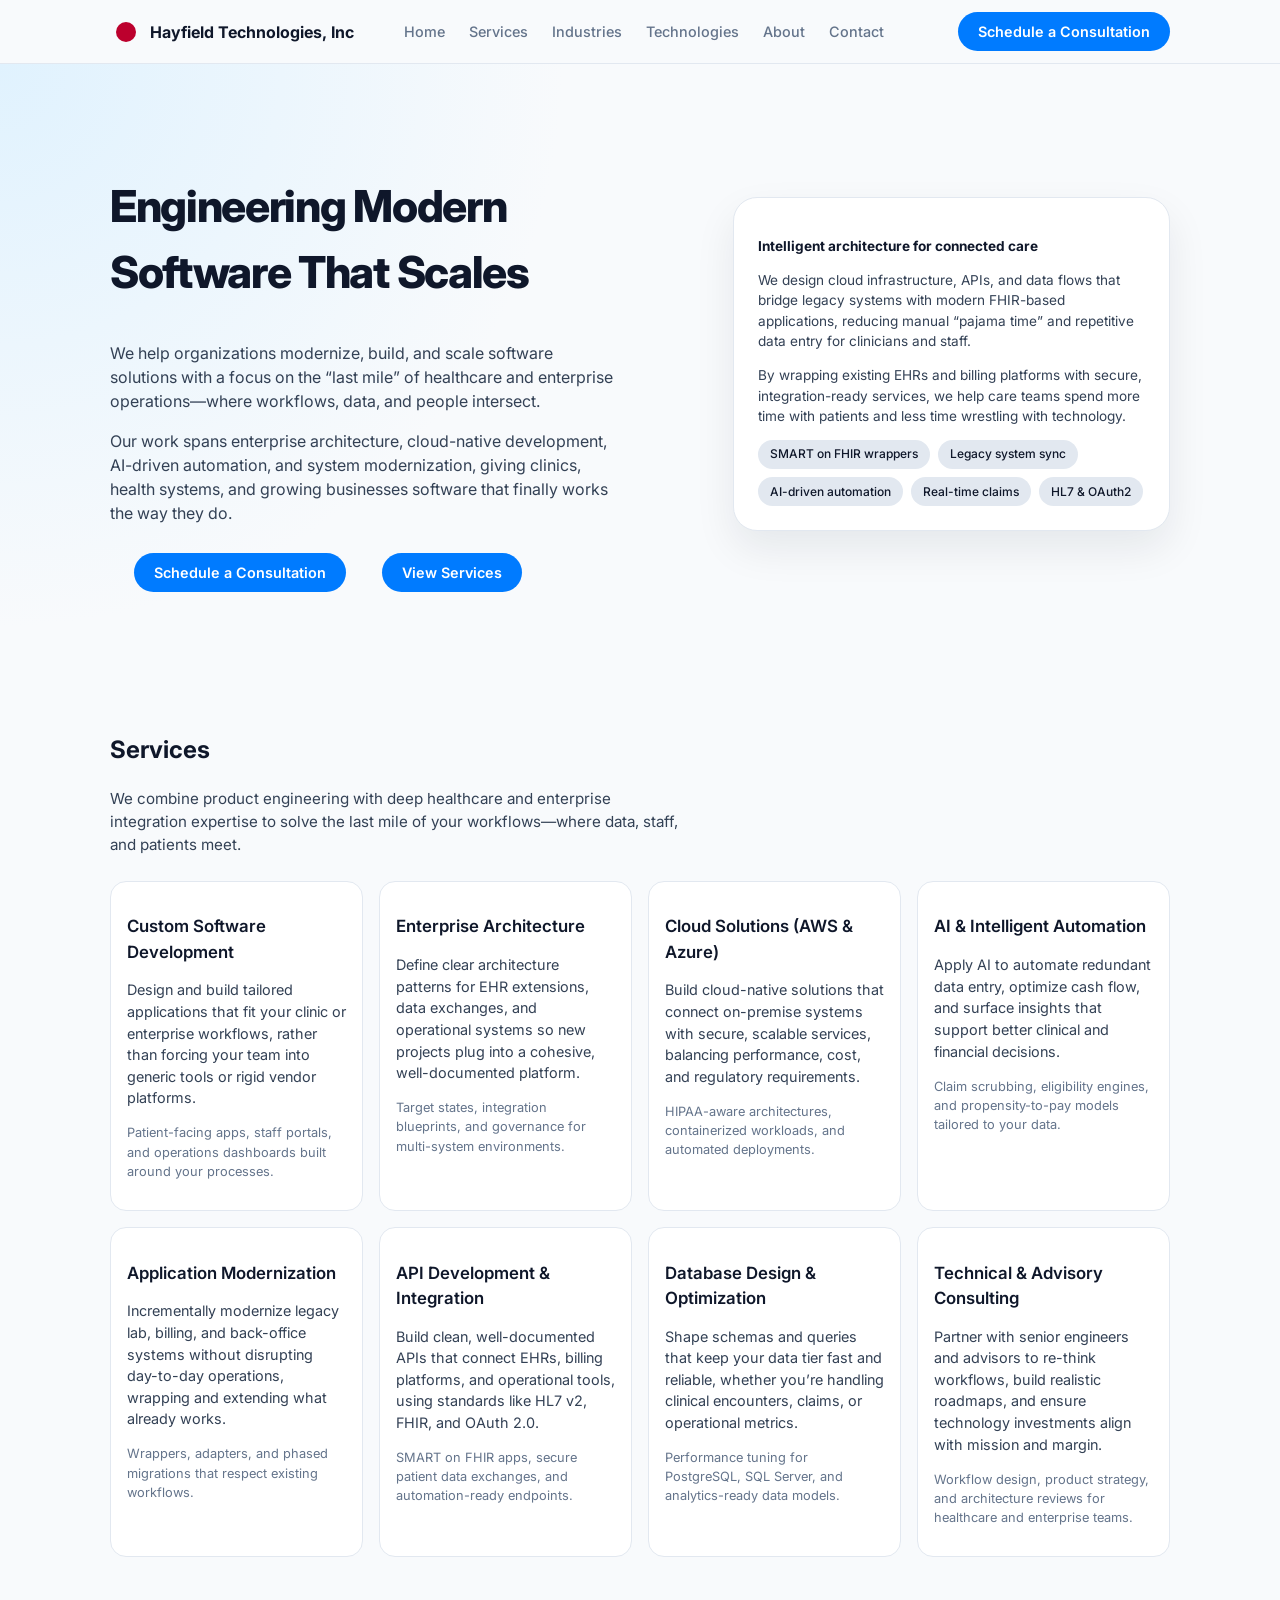
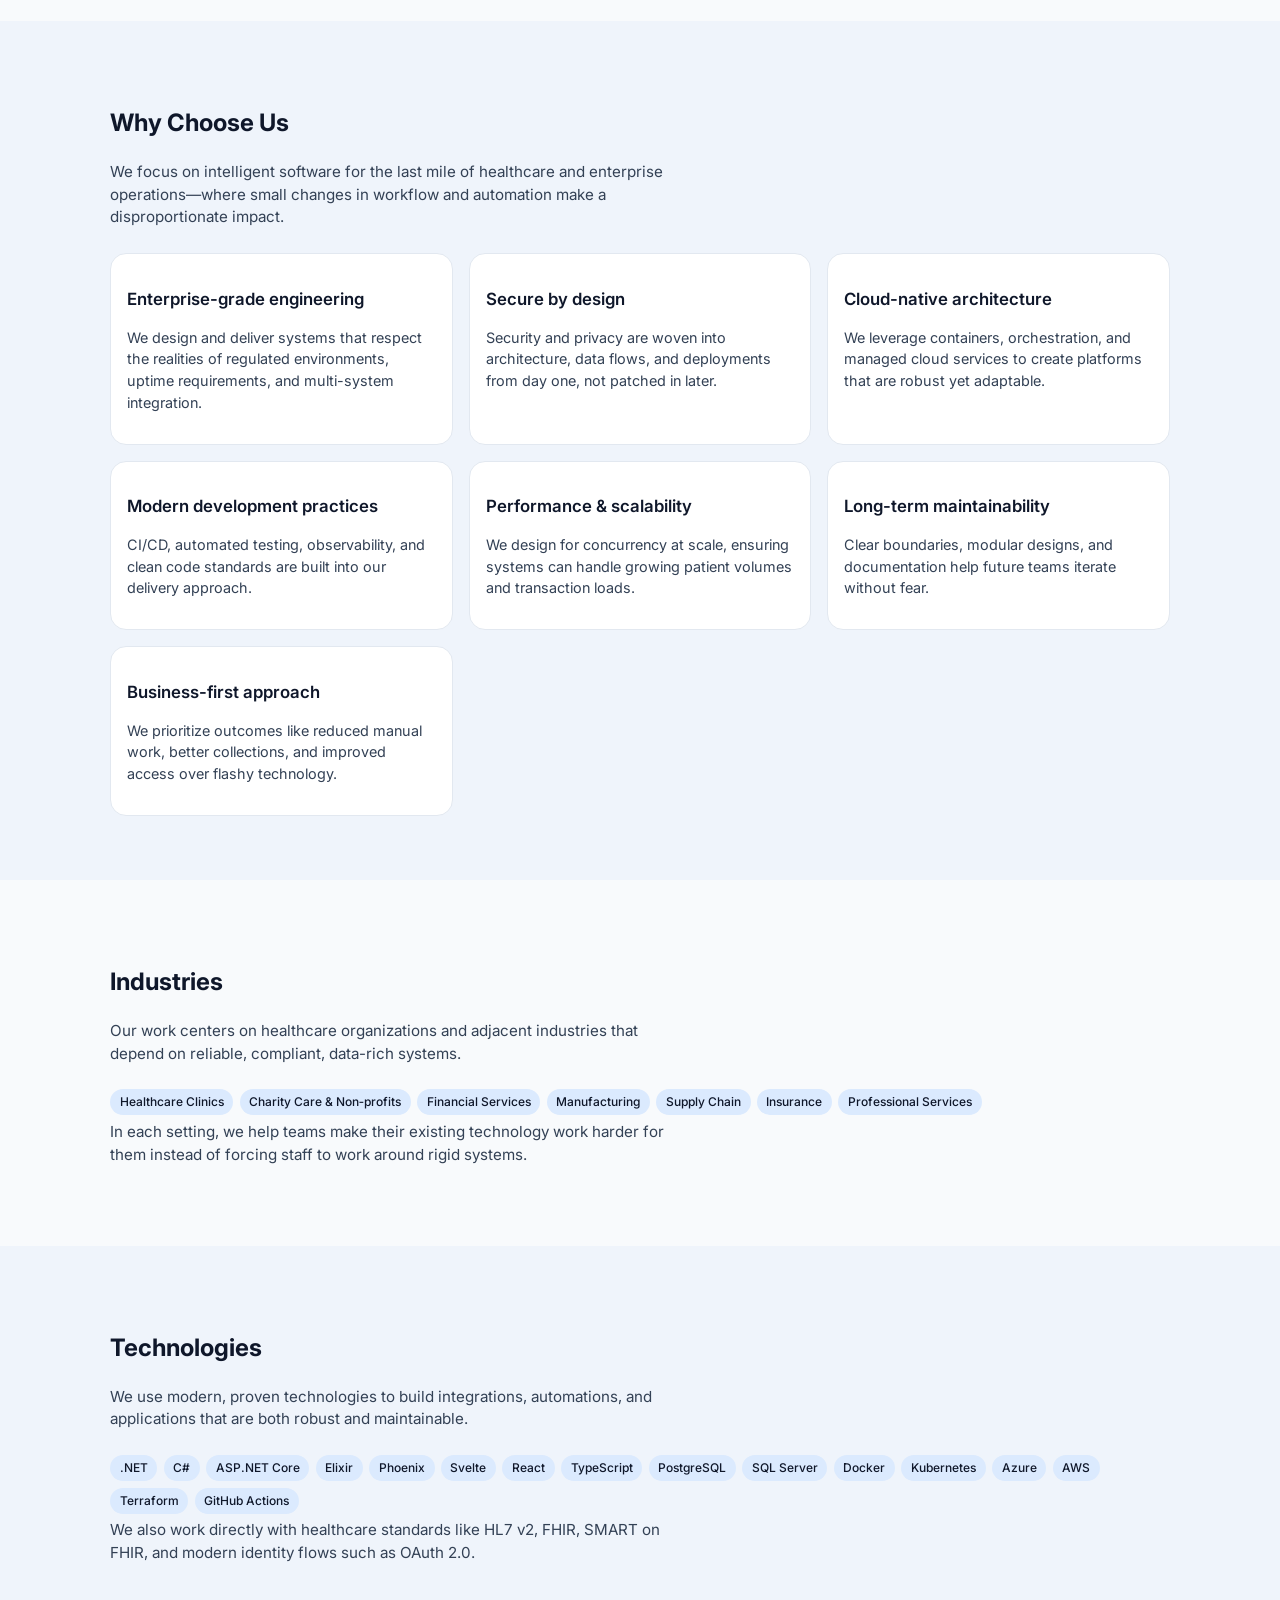
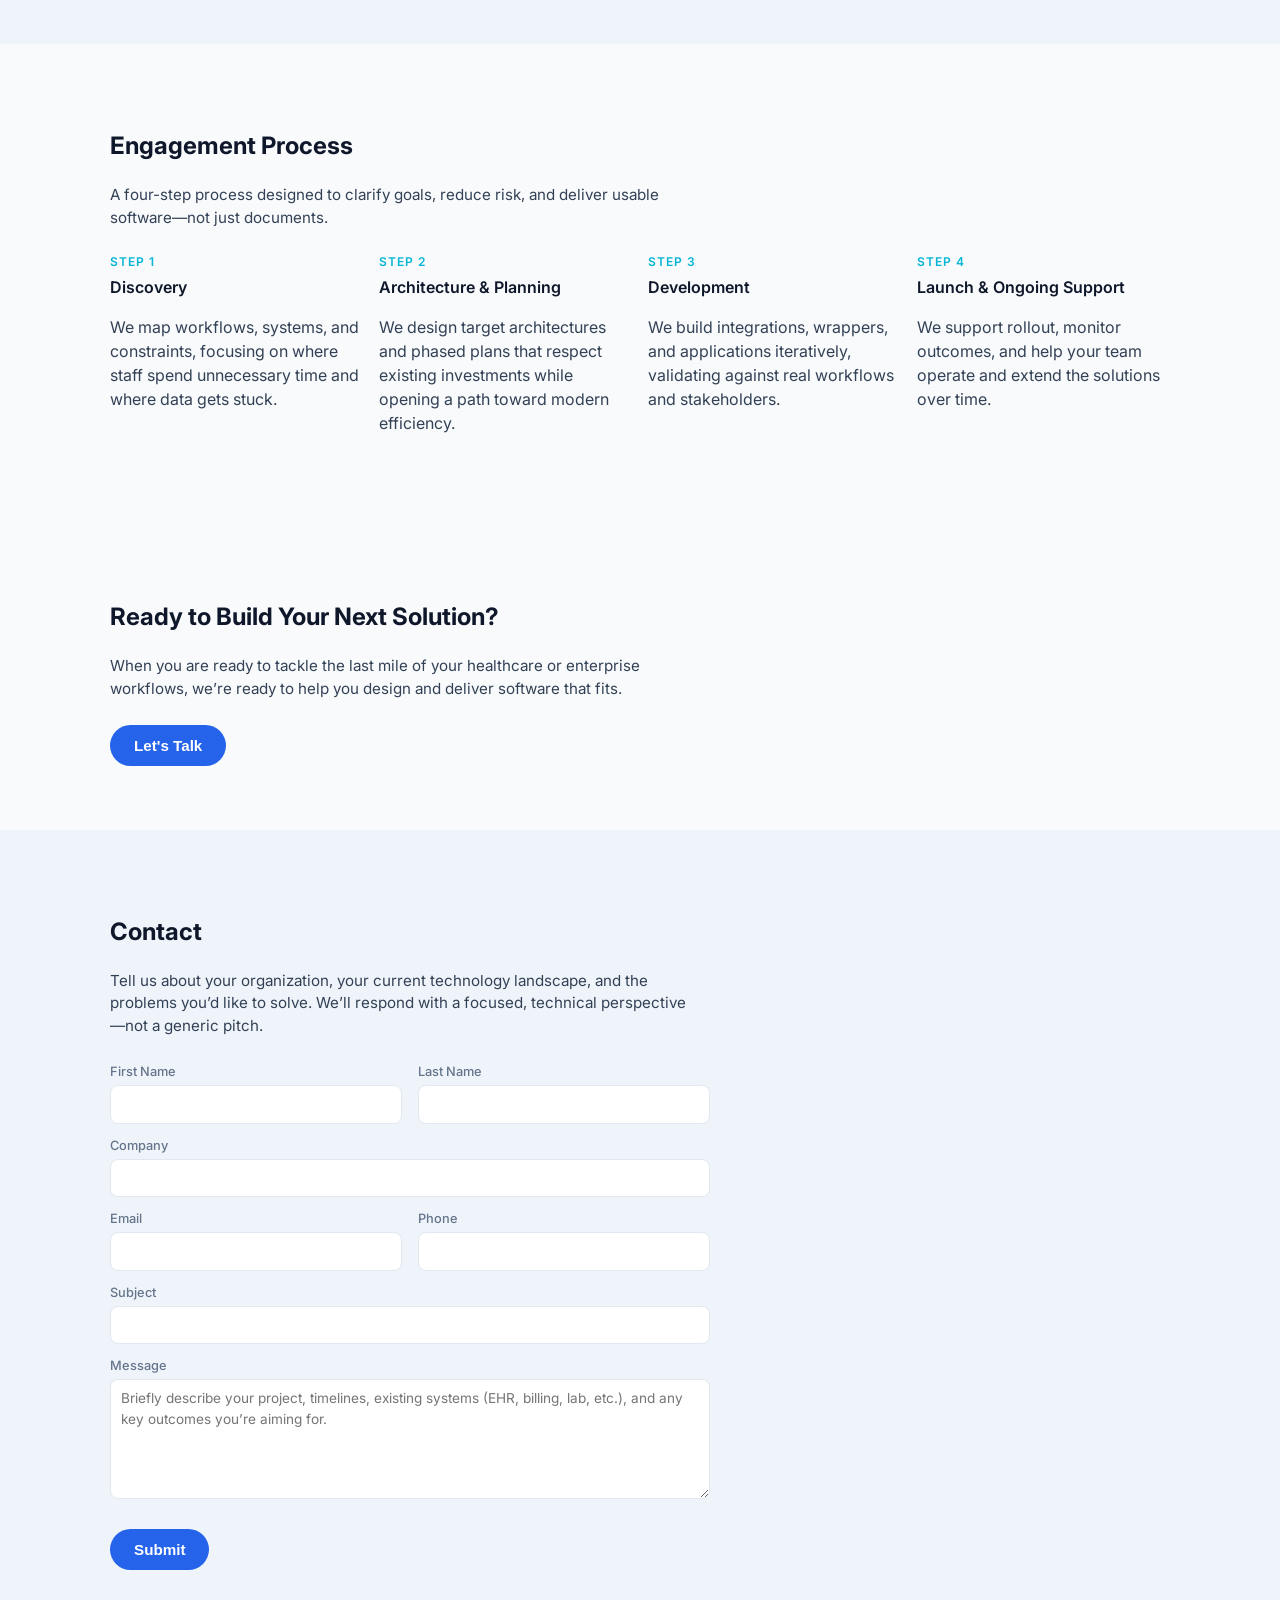
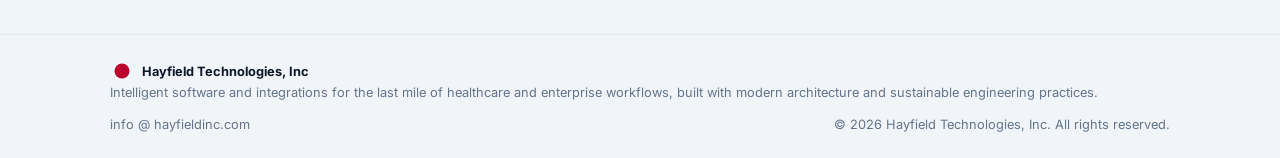
==== commit d8dfa0a8: "styling updates" ====
--- a/index.html
+++ b/index.html
@@ -113,9 +113,11 @@
       color: #fff;
       font-size: 0.9rem;
       font-weight: 600; /* Buttons: Inter 600 */
-      border: none;
-      cursor: not-allowed;
-      opacity: 0.6;
+      /* border: none;
+      cursor: not-allowed; 
+      opacity: 0.6;*/
+      border:0px;
+      cursor:pointer;
     }
 
     .nav-cta[disabled] {
@@ -132,6 +134,29 @@
       display: grid;
       gap: 2.5rem;
     }
+.button-link {
+  display: inline-block;
+  padding: 10px 20px;
+  background-color: #007bff;
+  color: #ffffff;
+  text-decoration: none;
+  border-radius: 5px;
+  font-weight: bold;
+  text-align: center;
+  transition: background-color 0.2s;
+
+
+    margin-left: 1.5rem;
+      padding: 0.55rem 1.25rem;
+      border-radius: 2rem;
+      font-size: 0.9rem;
+      font-weight: 600; /* Buttons: Inter 600 */
+    
+}
+
+.button-link:hover {
+  background-color: #0056b3;
+}
 
     @media (min-width: 768px) {
       .hero-layout {
@@ -168,8 +193,7 @@
       border-radius: 999px;
       font-weight: 600; /* Buttons: Inter 600 */
       font-size: 0.95rem;
-      cursor: not-allowed;
-      opacity: 0.6;
+       
     }
 
     .btn-primary {
@@ -488,9 +512,8 @@
         <a href="#about">About</a>
         <a href="#contact">Contact</a>
       </nav>
-      <button class="nav-cta" type="button" disabled>
-        Schedule a Consultation
-      </button>
+      <a href="#services" class="button-link">Schedule a Consultation</a>
+           
     </div>
   </header>
 
@@ -507,12 +530,9 @@
             Our work spans enterprise architecture, cloud-native development, AI-driven automation, and system modernization, giving clinics, health systems, and growing businesses software that finally works the way they do.
           </p>
           <div class="hero-actions">
-            <button class="btn-primary" type="button" disabled>
-              Schedule a Consultation
-            </button>
-            <button class="btn-secondary" type="button" disabled>
-              View Services
-            </button>
+           <a href="#services" class="button-link">Schedule a Consultation</a>
+            
+            <a href="#services" class="button-link">View Services</a>
           </div>
         </div>
         <aside class="hero-illustration" aria-label="Software architecture illustration">
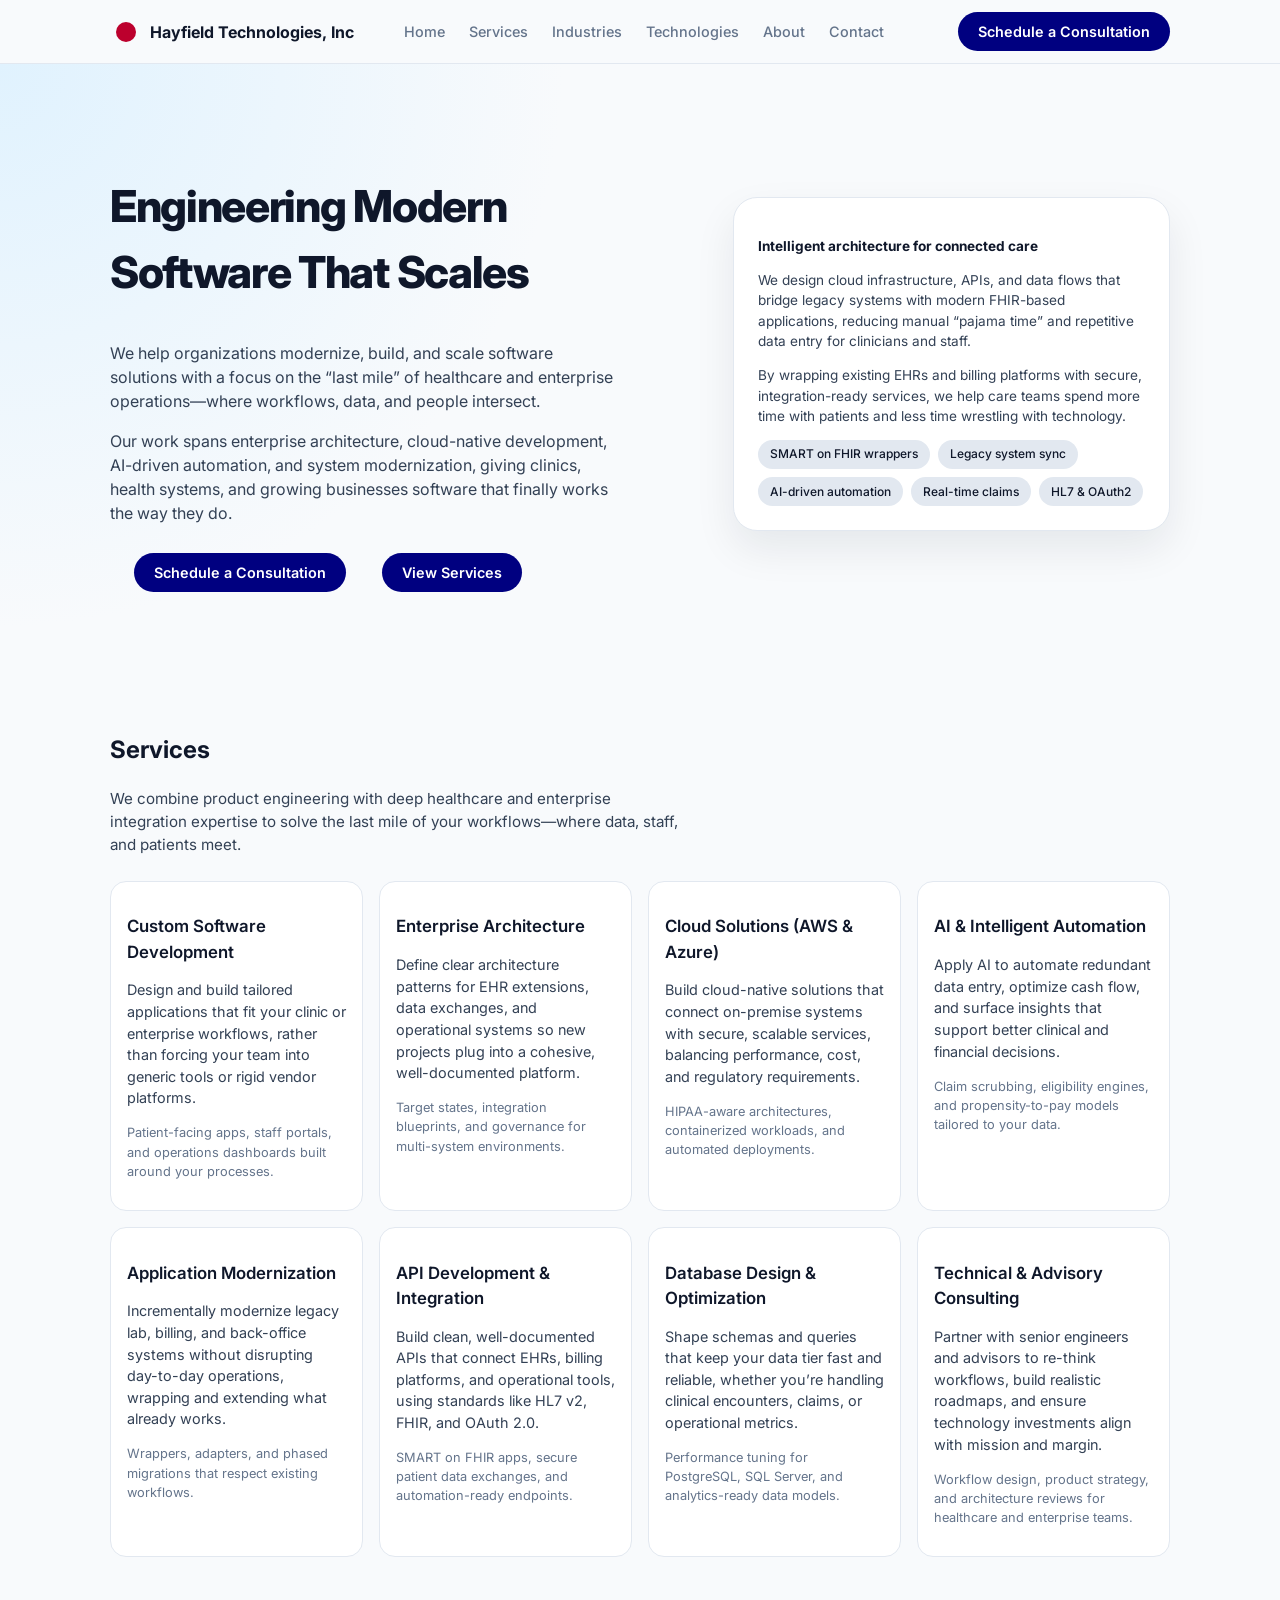
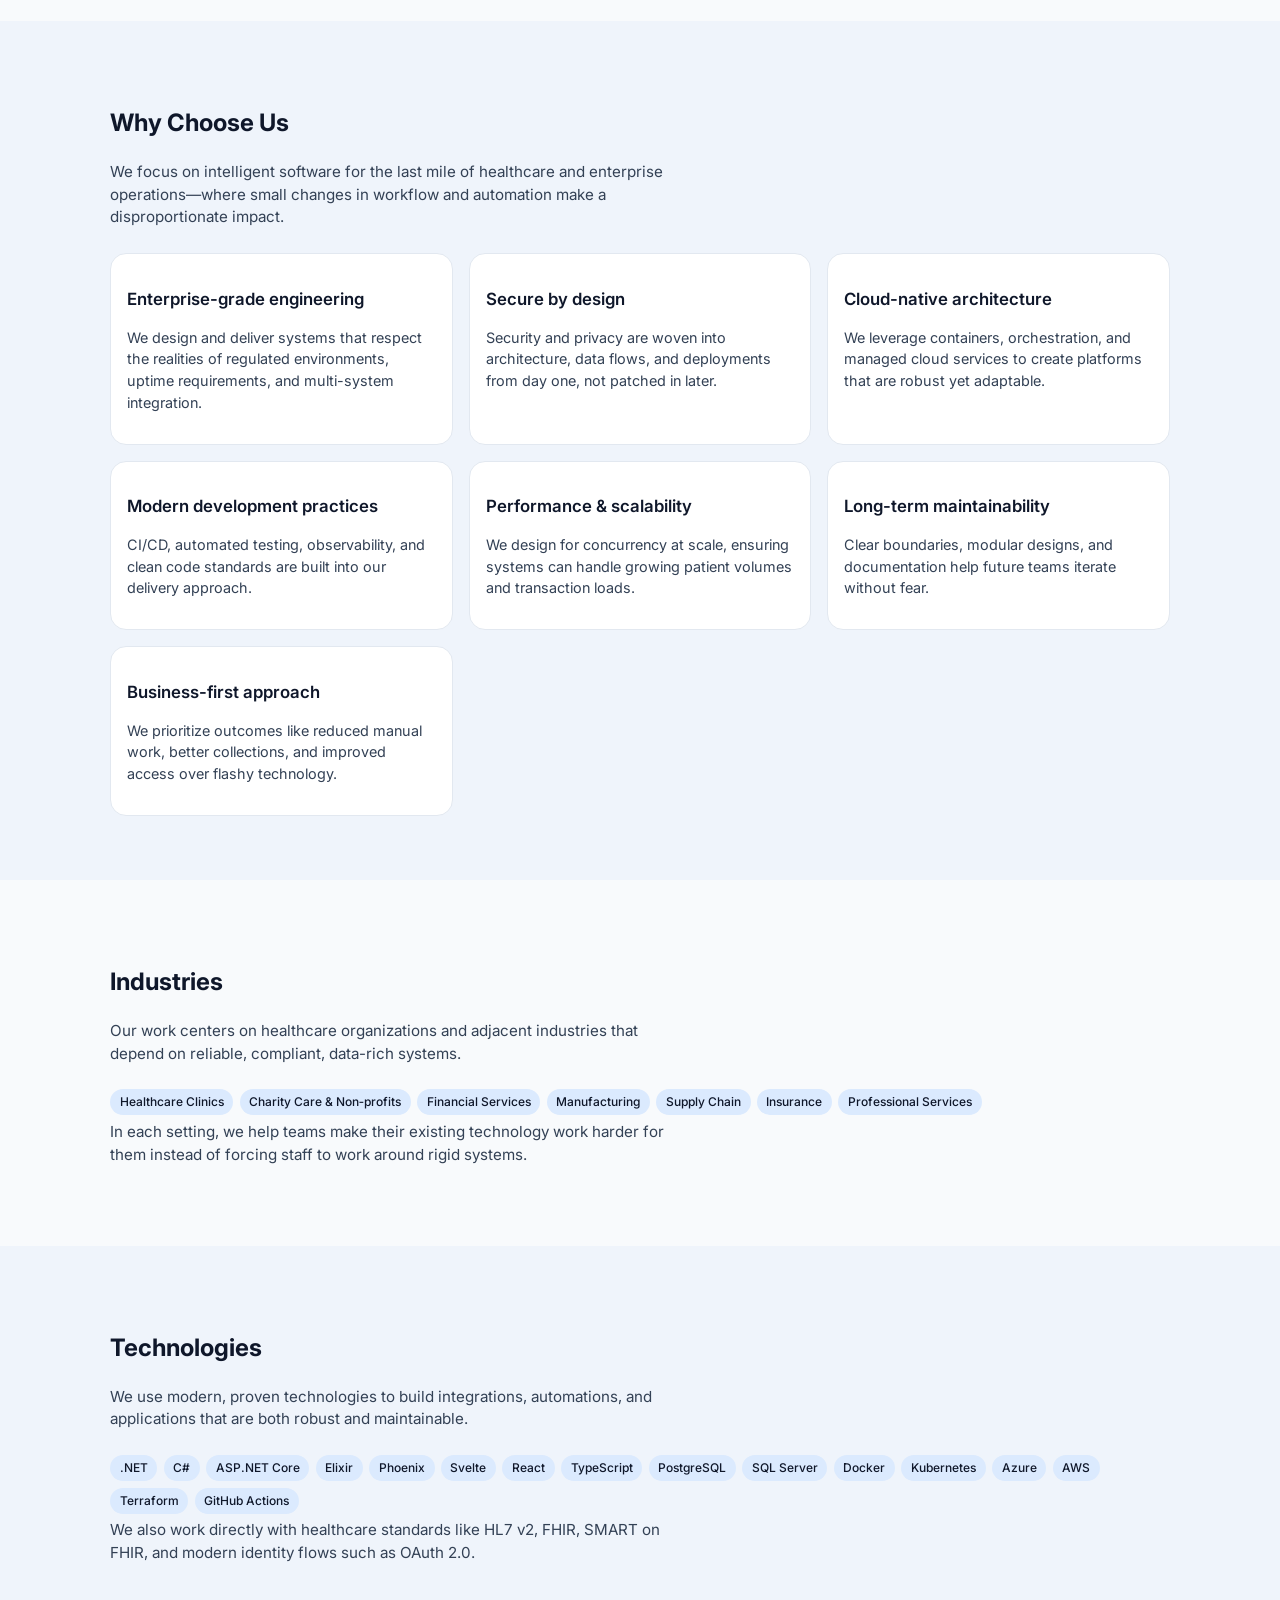
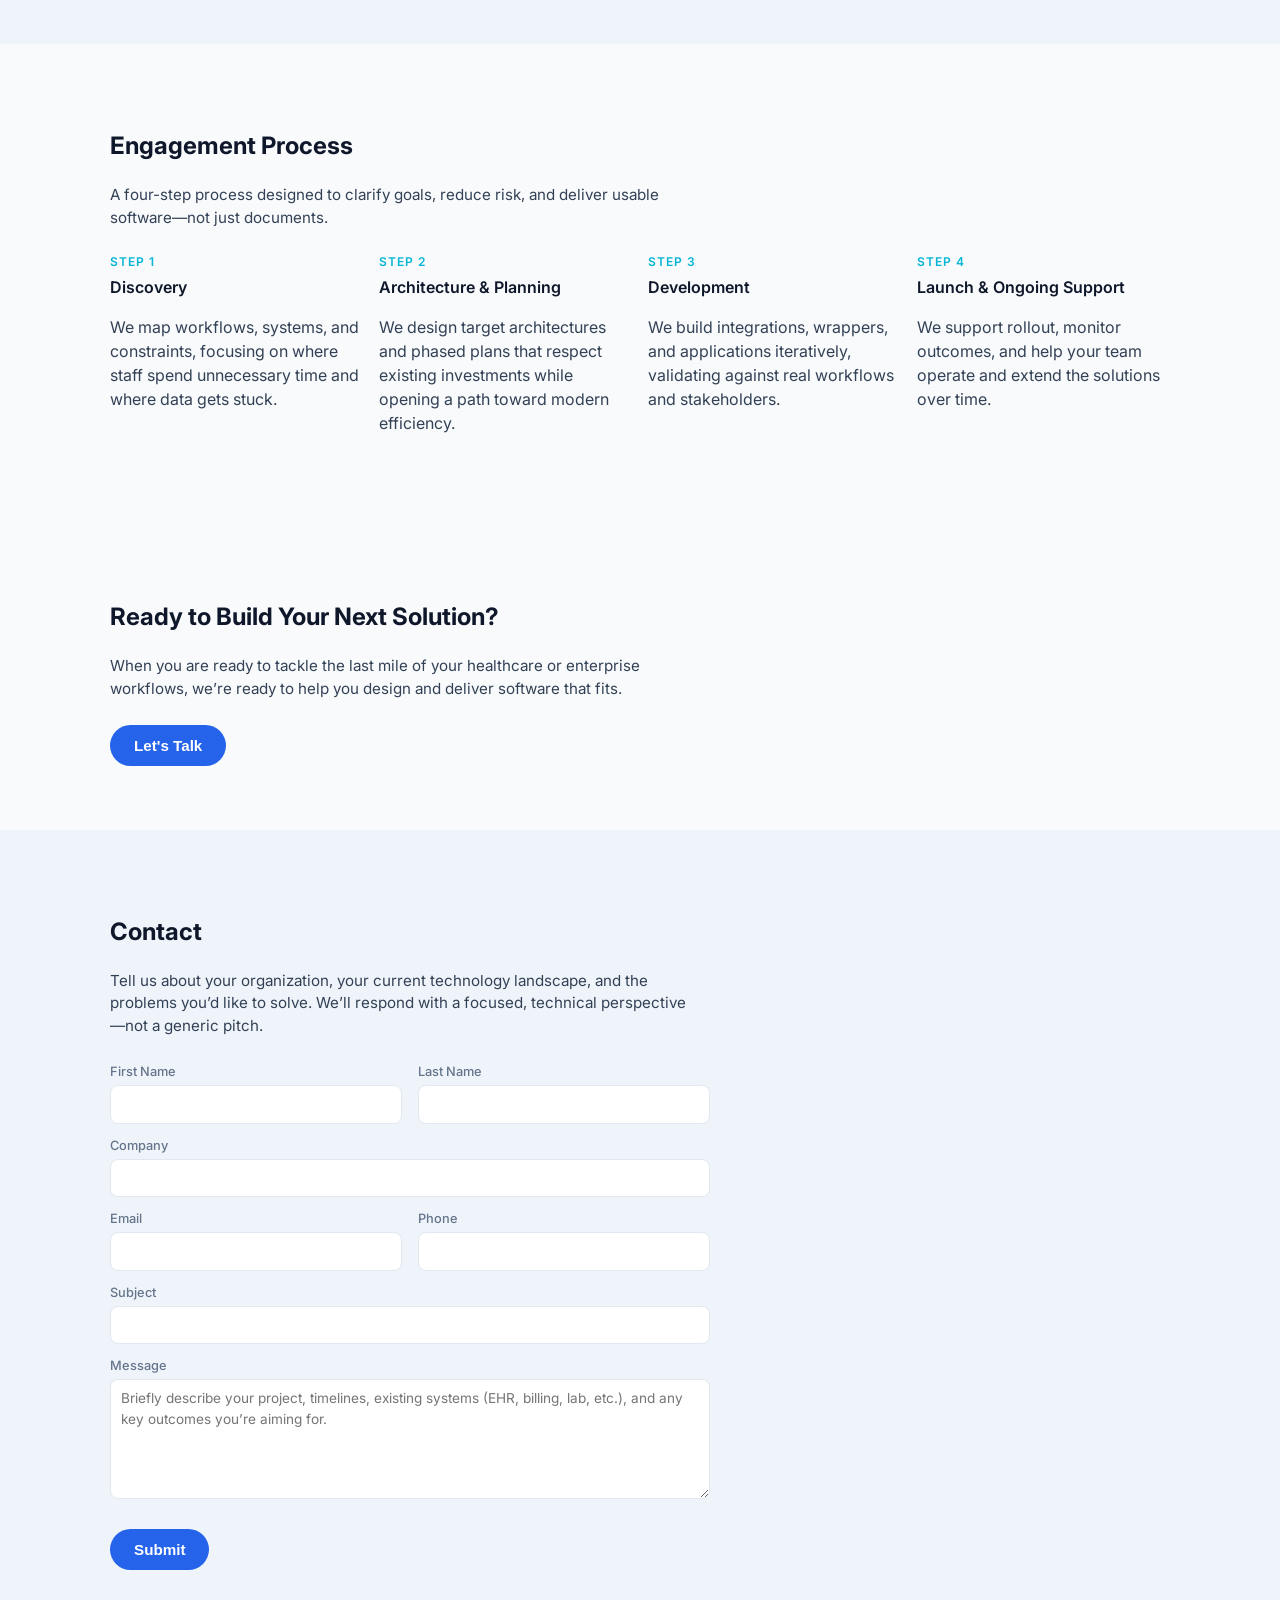
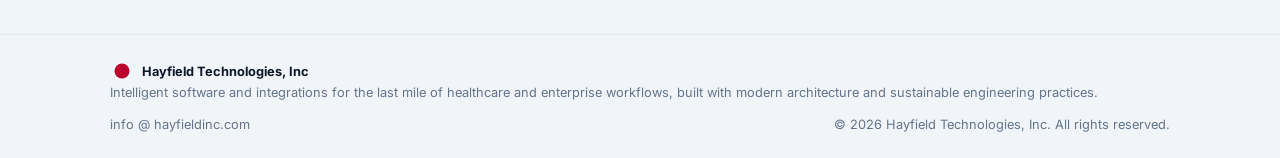
==== commit 5d2fefbd: "styling updates" ====
--- a/index.html
+++ b/index.html
@@ -11,481 +11,7 @@
     rel="stylesheet"
   />
 
-  <style>
-    :root {
-      --primary-navy: #0F172A;
-      --secondary-blue: #2563EB;
-      --accent-cyan: #06B6D4;
-      --bg: #F8FAFC;
-      --text: #334155;
-      --border: #E2E8F0;
-    }
-
-    * {
-      box-sizing: border-box;
-    }
-
-    body {
-      margin: 0;
-      font-family: "Inter", system-ui, -apple-system, BlinkMacSystemFont,
-        "Segoe UI", sans-serif;
-      background: var(--bg);
-      color: var(--text);
-      line-height: 1.5;
-      font-weight: 400; /* Body: Inter 400 */
-    }
-
-    html {
-      scroll-behavior: smooth;
-    }
-
-    a {
-      color: inherit;
-      text-decoration: none;
-    }
-
-    /* Layout helpers */
-    .container {
-      max-width: 1100px;
-      margin: 0 auto;
-      padding: 0 1.25rem;
-    }
-
-    section {
-      padding: 4rem 0;
-    }
-
-    /* Navbar */
-    header {
-      position: sticky;
-      top: 0;
-      z-index: 20;
-      background: rgba(248, 250, 252, 0.98);
-      backdrop-filter: blur(12px);
-      border-bottom: 1px solid var(--border);
-    }
-
-    .nav {
-      display: flex;
-      align-items: center;
-      justify-content: space-between;
-      padding: 0.75rem 1.25rem;
-    }
-
-    .nav-logo {
-      display: flex;
-      align-items: center;
-      justify-content: center;
-      gap: 0.5rem;
-    }
-
-    .nav-logo svg {
-      width: 32px;
-      height: 32px;
-    }
-
-    .nav-logo-text {
-      font-size: 1rem;
-      font-weight: 700; /* Heading weight */
-      color: var(--primary-navy);
-    }
-
-    .nav-links {
-      display: flex;
-      gap: 1.5rem;
-      font-size: 0.9rem;
-      font-weight: 500; /* Body: Inter 500 for nav */
-    }
-
-    .nav-links a {
-      color: #64748B;
-    }
-
-    .nav-links a:hover {
-      color: var(--secondary-blue);
-    }
-
-    .nav-cta {
-      margin-left: 1.5rem;
-      padding: 0.55rem 1.25rem;
-      border-radius: 999px;
-      background: var(--secondary-blue);
-      color: #fff;
-      font-size: 0.9rem;
-      font-weight: 600; /* Buttons: Inter 600 */
-      /* border: none;
-      cursor: not-allowed; 
-      opacity: 0.6;*/
-      border:0px;
-      cursor:pointer;
-    }
-
-    .nav-cta[disabled] {
-      pointer-events: none;
-    }
-
-    /* Hero */
-    .hero {
-      padding: 4.5rem 0 3.5rem;
-      background: radial-gradient(circle at top left, #E0F2FE 0, #F8FAFC 40%);
-    }
-
-    .hero-layout {
-      display: grid;
-      gap: 2.5rem;
-    }
-.button-link {
-  display: inline-block;
-  padding: 10px 20px;
-  background-color: #007bff;
-  color: #ffffff;
-  text-decoration: none;
-  border-radius: 5px;
-  font-weight: bold;
-  text-align: center;
-  transition: background-color 0.2s;
-
-
-    margin-left: 1.5rem;
-      padding: 0.55rem 1.25rem;
-      border-radius: 2rem;
-      font-size: 0.9rem;
-      font-weight: 600; /* Buttons: Inter 600 */
-    
-}
-
-.button-link:hover {
-  background-color: #0056b3;
-}
-
-    @media (min-width: 768px) {
-      .hero-layout {
-        grid-template-columns: minmax(0, 2fr) minmax(0, 1.5fr);
-        align-items: center;
-      }
-    }
-
-    .hero-title {
-      font-size: clamp(2rem, 3vw + 1rem, 2.75rem);
-      font-weight: 800; /* Heading: Inter 800 */
-      letter-spacing: -0.03em;
-      color: var(--primary-navy);
-    }
-
-    .hero-subtitle {
-      margin-top: 1rem;
-      color: var(--text);
-      max-width: 32rem;
-      font-size: 1rem;
-      font-weight: 400; /* Body: Inter 400 */
-    }
-
-    .hero-actions {
-      margin-top: 1.75rem;
-      display: flex;
-      flex-wrap: wrap;
-      gap: 0.75rem;
-    }
-
-    .btn-primary,
-    .btn-secondary {
-      padding: 0.75rem 1.5rem;
-      border-radius: 999px;
-      font-weight: 600; /* Buttons: Inter 600 */
-      font-size: 0.95rem;
-       
-    }
-
-    .btn-primary {
-      background: var(--secondary-blue);
-      color: #fff;
-      border: none;
-    }
-
-    .btn-secondary {
-      background: #fff;
-      color: var(--primary-navy);
-      border: 1px solid var(--border);
-    }
-
-    .btn-primary[disabled],
-    .btn-secondary[disabled] {
-      pointer-events: none;
-    }
-
-    .hero-illustration {
-      border-radius: 1.5rem;
-      background: #ffffff;
-      border: 1px solid var(--border);
-      padding: 1.5rem;
-      box-shadow: 0 18px 40px rgba(15, 23, 42, 0.08);
-      font-size: 0.85rem;
-      font-weight: 400;
-      color: var(--text);
-    }
-
-    .hero-illustration-title {
-      font-weight: 700; /* Heading for panel */
-      margin-bottom: 0.75rem;
-      color: var(--primary-navy);
-    }
-
-    .pill-row {
-      display: flex;
-      flex-wrap: wrap;
-      gap: 0.5rem;
-      margin-top: 0.75rem;
-    }
-
-    .pill {
-      padding: 0.35rem 0.75rem;
-      border-radius: 999px;
-      background: #E2E8F0;
-      font-size: 0.75rem;
-      color: var(--primary-navy);
-      font-weight: 500;
-    }
-
-    /* Section headings */
-    .section-header {
-      margin-bottom: 1.5rem;
-    }
-
-    .section-title {
-      font-size: 1.5rem;
-      font-weight: 700; /* Inter 700 for section headings */
-      color: var(--primary-navy);
-    }
-
-    .section-subtitle {
-      margin-top: 0.35rem;
-      color: var(--text);
-      font-size: 0.95rem;
-      max-width: 36rem;
-      font-weight: 400;
-    }
-
-    /* Grids */
-    .grid {
-      display: grid;
-      gap: 1rem;
-    }
-
-    @media (min-width: 640px) {
-      .grid-2 {
-        grid-template-columns: repeat(2, minmax(0, 1fr));
-      }
-    }
-
-    @media (min-width: 1024px) {
-      .grid-3 {
-        grid-template-columns: repeat(3, minmax(0, 1fr));
-      }
-      .grid-4 {
-        grid-template-columns: repeat(4, minmax(0, 1fr));
-      }
-    }
-
-    /* Cards */
-    .card {
-      background: #ffffff;
-      border-radius: 1rem;
-      border: 1px solid var(--border);
-      padding: 1rem;
-      font-size: 0.9rem;
-      color: var(--text);
-      font-weight: 400;
-    }
-
-    .card-title {
-      font-weight: 600; /* Slightly bolder for card titles */
-      margin-bottom: 0.35rem;
-      color: var(--primary-navy);
-    }
-
-    .card-meta {
-      margin-top: 0.35rem;
-      font-size: 0.8rem;
-      color: #64748B;
-      font-weight: 400;
-    }
-
-    /* Badges */
-    .badge-row {
-      display: flex;
-      flex-wrap: wrap;
-      gap: 0.4rem;
-      font-size: 0.75rem;
-      margin-top: 0.75rem;
-    }
-
-    .badge {
-      padding: 0.25rem 0.6rem;
-      border-radius: 999px;
-      background: #DBEAFE;
-      color: var(--primary-navy);
-      font-weight: 500;
-    }
-
-    /* Process timeline */
-    .timeline {
-      display: grid;
-      gap: 1rem;
-    }
-
-    @media (min-width: 768px) {
-      .timeline {
-        grid-template-columns: repeat(4, minmax(0, 1fr));
-      }
-    }
-
-    .timeline-step {
-      text-align: left;
-    }
-
-    .timeline-step-number {
-      font-size: 0.75rem;
-      font-weight: 600;
-      color: var(--accent-cyan);
-      text-transform: uppercase;
-      letter-spacing: 0.08em;
-    }
-
-    .timeline-step-title {
-      font-weight: 600;
-      margin-top: 0.25rem;
-      margin-bottom: 0.25rem;
-      color: var(--primary-navy);
-    }
-
-    /* Contact form */
-    .form {
-      display: grid;
-      gap: 0.75rem;
-      max-width: 600px;
-    }
-
-    @media (min-width: 640px) {
-      .form-row-2 {
-        grid-template-columns: repeat(2, minmax(0, 1fr));
-      }
-    }
-
-    label {
-      display: block;
-      font-size: 0.8rem;
-      font-weight: 500;
-      color: #64748B;
-      margin-bottom: 0.25rem;
-    }
-
-    input,
-    textarea {
-      width: 100%;
-      padding: 0.5rem 0.6rem;
-      border-radius: 0.5rem;
-      border: 1px solid var(--border);
-      font: inherit;
-      font-size: 0.85rem;
-      color: var(--text);
-      background: #ffffff;
-    }
-
-    textarea {
-      min-height: 120px;
-      resize: vertical;
-    }
-
-    input:focus,
-    textarea:focus {
-      outline: 2px solid var(--accent-cyan);
-      outline-offset: 1px;
-      border-color: var(--accent-cyan);
-    }
-
-    .form-actions {
-      margin-top: 0.75rem;
-    }
-
-    .btn-form {
-      padding: 0.75rem 1.5rem;
-      border-radius: 999px;
-      background: var(--secondary-blue);
-      color: #fff;
-      font-weight: 600; /* Buttons: Inter 600 */
-      font-size: 0.95rem;
-      border: none;
-       cursor: pointer;
-      opacity: 1; 
-    }
-
-    .btn-form[disabled] {
-      pointer-events: none;
-    }
- /* Form messages */
-    .form-message {
-      margin-top: 0.75rem;
-      padding: 0.5rem 0.75rem;
-      border-radius: 0.5rem;
-      font-size: 0.85rem;
-      display: none;
-    }
-    .form-message.success {
-      display: block;
-      background: #e6ffed;
-      color: #1f6f2e;
-      border: 1px solid #b7e4c2;
-    }
-    .form-message.error {
-      display: block;
-      background: #ffeef0;
-      color: #a31515;
-      border: 1px solid #f5c6cb;
-    }
-    /* Footer */
-    footer {
-      border-top: 1px solid var(--border);
-      padding: 1.5rem 0;
-      font-size: 0.8rem;
-      color: #64748B;
-      background: #F1F5F9;
-    }
-
-    .footer-layout {
-      display: flex;
-      flex-wrap: wrap;
-      gap: 0.75rem;
-      align-items: center;
-      justify-content: space-between;
-    }
-
-    .footer-logo {
-      display: flex;
-      align-items: center;
-      gap: 0.5rem;
-    }
-
-    .footer-logo svg {
-      width: 24px;
-      height: 24px;
-    }
-
-    .footer-logo-text {
-      font-weight: 700;
-      color: var(--primary-navy);
-    }
-
-    .footer-links {
-      display: flex;
-      gap: 0.75rem;
-    }
-
-    @media (max-width: 640px) {
-      .nav-links {
-        display: none;
-      }
-    }
-  </style>
+  <link rel="stylesheet" href="styles.css" />
 </head>
 <body>
   <!-- Navbar -->
@@ -512,8 +38,7 @@
         <a href="#about">About</a>
         <a href="#contact">Contact</a>
       </nav>
-      <a href="#services" class="button-link">Schedule a Consultation</a>
-           
+      <a href="appointment.html" class="button-link">Schedule a Consultation</a>
     </div>
   </header>
 
@@ -524,14 +49,13 @@
         <div>
           <h1 class="hero-title">Engineering Modern Software That Scales</h1>
           <p class="hero-subtitle">
-            We help organizations modernize, build, and scale software solutions with a focus on the “last mile” of healthcare and enterprise operations—where workflows, data, and people intersect. 
+            We help organizations modernize, build, and scale software solutions with a focus on the “last mile” of healthcare and enterprise operations—where workflows, data, and people intersect.
           </p>
           <p class="hero-subtitle">
             Our work spans enterprise architecture, cloud-native development, AI-driven automation, and system modernization, giving clinics, health systems, and growing businesses software that finally works the way they do.
           </p>
           <div class="hero-actions">
-           <a href="#services" class="button-link">Schedule a Consultation</a>
-            
+            <a href="appointment.html" class="button-link">Schedule a Consultation</a>
             <a href="#services" class="button-link">View Services</a>
           </div>
         </div>
@@ -827,16 +351,16 @@
             </div>
             <div>
               <label for="lastname">Last Name</label>
-              <input id="lastname" type="text" name="name" required/>
+              <input id="lastname" type="text" name="name" required />
             </div>
-            </div>
-            <div class="form-row-2">
+          </div>
+          <div class="form-row-2">
             <div>
               <label for="company">Company</label>
               <input id="company" type="text" name="company" />
             </div>
-            </div>
-           
+          </div>
+
           <div class="grid form-row-2">
             <div>
               <label for="email">Email</label>
@@ -847,10 +371,10 @@
               <input id="phone" type="tel" name="phone" />
             </div>
           </div>
-           <div>
-              <label for="subject">Subject</label>
-              <input id="subject" type="text" name="subject" />
-            </div>
+          <div>
+            <label for="subject">Subject</label>
+            <input id="subject" type="text" name="subject" />
+          </div>
           <div>
             <label for="message">Message</label>
             <textarea
@@ -893,7 +417,6 @@
       </div>
       <div class="footer-links" aria-label="Social links">
         <a href="#">info @ hayfieldinc.com</a>
-     
       </div>
       <div>© <span id="year"></span> Hayfield Technologies, Inc. All rights reserved.</div>
     </div>
@@ -902,8 +425,7 @@
   <script>
     // Simple copyright year
     document.getElementById("year").textContent = new Date().getFullYear();
-   
-     
+
     // Contact form API integration
     (function () {
       const API_URL = "https://delicate-thunder-926e.sysb2b.workers.dev/api/contacts";
--- a/styles.css
+++ b/styles.css
@@ -0,0 +1,443 @@
+/* ===== Hayfield Technologies — styles.css ===== */
+
+:root {
+  --primary-navy: #0F172A;
+  --secondary-blue: #2563EB;
+  --accent-cyan: #06B6D4;
+  --bg: #F8FAFC;
+  --text: #334155;
+  --border: #E2E8F0;
+}
+
+* {
+  box-sizing: border-box;
+}
+
+html {
+  scroll-behavior: smooth;
+}
+
+body {
+  margin: 0;
+  font-family: "Inter", system-ui, -apple-system, BlinkMacSystemFont,
+    "Segoe UI", sans-serif;
+  background: var(--bg);
+  color: var(--text);
+  line-height: 1.5;
+  font-weight: 400;
+}
+
+a {
+  color: inherit;
+  text-decoration: none;
+}
+
+/* Layout helpers */
+.container {
+  max-width: 1100px;
+  margin: 0 auto;
+  padding: 0 1.25rem;
+}
+
+section {
+  padding: 4rem 0;
+}
+
+/* Navbar */
+header {
+  position: sticky;
+  top: 0;
+  z-index: 20;
+  background: rgba(248, 250, 252, 0.98);
+  backdrop-filter: blur(12px);
+  border-bottom: 1px solid var(--border);
+}
+
+.nav {
+  display: flex;
+  align-items: center;
+  justify-content: space-between;
+  padding: 0.75rem 1.25rem;
+}
+
+.nav-logo {
+  display: flex;
+  align-items: center;
+  justify-content: center;
+  gap: 0.5rem;
+}
+
+.nav-logo svg {
+  width: 32px;
+  height: 32px;
+}
+
+.nav-logo-text {
+  font-size: 1rem;
+  font-weight: 700;
+  color: var(--primary-navy);
+}
+
+.nav-links {
+  display: flex;
+  gap: 1.5rem;
+  font-size: 0.9rem;
+  font-weight: 500;
+}
+
+.nav-links a {
+  color: #64748B;
+}
+
+.nav-links a:hover {
+  color: var(--secondary-blue);
+}
+
+.button-link {
+  display: inline-block;
+  padding: 0.55rem 1.25rem;
+  margin-left: 1.5rem;
+  background-color: navy;
+  color: #ffffff;
+  text-decoration: none;
+  text-align: center;
+  border-radius: 2rem;
+  font-size: 0.9rem;
+  font-weight: 600;
+  transition: background-color 0.2s;
+}
+
+.button-link:hover {
+  background-color: #0056b3;
+}
+
+/* Hero */
+.hero {
+  padding: 4.5rem 0 3.5rem;
+  background: radial-gradient(circle at top left, #E0F2FE 0, #F8FAFC 40%);
+}
+
+.hero-layout {
+  display: grid;
+  gap: 2.5rem;
+}
+
+@media (min-width: 768px) {
+  .hero-layout {
+    grid-template-columns: minmax(0, 2fr) minmax(0, 1.5fr);
+    align-items: center;
+  }
+}
+
+.hero-title {
+  font-size: clamp(2rem, 3vw + 1rem, 2.75rem);
+  font-weight: 800;
+  letter-spacing: -0.03em;
+  color: var(--primary-navy);
+}
+
+.hero-subtitle {
+  margin-top: 1rem;
+  color: var(--text);
+  max-width: 32rem;
+  font-size: 1rem;
+  font-weight: 400;
+}
+
+.hero-actions {
+  margin-top: 1.75rem;
+  display: flex;
+  flex-wrap: wrap;
+  gap: 0.75rem;
+}
+
+.btn-primary {
+  padding: 0.75rem 1.5rem;
+  border-radius: 999px;
+  font-weight: 600;
+  font-size: 0.95rem;
+  background: var(--secondary-blue);
+  color: #fff;
+  border: none;
+}
+
+.btn-primary[disabled] {
+  pointer-events: none;
+}
+
+.hero-illustration {
+  border-radius: 1.5rem;
+  background: #ffffff;
+  border: 1px solid var(--border);
+  padding: 1.5rem;
+  box-shadow: 0 18px 40px rgba(15, 23, 42, 0.08);
+  font-size: 0.85rem;
+  font-weight: 400;
+  color: var(--text);
+}
+
+.hero-illustration-title {
+  font-weight: 700;
+  margin-bottom: 0.75rem;
+  color: var(--primary-navy);
+}
+
+.pill-row {
+  display: flex;
+  flex-wrap: wrap;
+  gap: 0.5rem;
+  margin-top: 0.75rem;
+}
+
+.pill {
+  padding: 0.35rem 0.75rem;
+  border-radius: 999px;
+  background: #E2E8F0;
+  font-size: 0.75rem;
+  color: var(--primary-navy);
+  font-weight: 500;
+}
+
+/* Section headings */
+.section-header {
+  margin-bottom: 1.5rem;
+}
+
+.section-title {
+  font-size: 1.5rem;
+  font-weight: 700;
+  color: var(--primary-navy);
+}
+
+.section-subtitle {
+  margin-top: 0.35rem;
+  color: var(--text);
+  font-size: 0.95rem;
+  max-width: 36rem;
+  font-weight: 400;
+}
+
+/* Grids */
+.grid {
+  display: grid;
+  gap: 1rem;
+}
+
+@media (min-width: 640px) {
+  .grid-2 {
+    grid-template-columns: repeat(2, minmax(0, 1fr));
+  }
+}
+
+@media (min-width: 1024px) {
+  .grid-3 {
+    grid-template-columns: repeat(3, minmax(0, 1fr));
+  }
+  .grid-4 {
+    grid-template-columns: repeat(4, minmax(0, 1fr));
+  }
+}
+
+/* Cards */
+.card {
+  background: #ffffff;
+  border-radius: 1rem;
+  border: 1px solid var(--border);
+  padding: 1rem;
+  font-size: 0.9rem;
+  color: var(--text);
+  font-weight: 400;
+}
+
+.card-title {
+  font-weight: 600;
+  margin-bottom: 0.35rem;
+  color: var(--primary-navy);
+}
+
+.card-meta {
+  margin-top: 0.35rem;
+  font-size: 0.8rem;
+  color: #64748B;
+  font-weight: 400;
+}
+
+/* Badges */
+.badge-row {
+  display: flex;
+  flex-wrap: wrap;
+  gap: 0.4rem;
+  font-size: 0.75rem;
+  margin-top: 0.75rem;
+}
+
+.badge {
+  padding: 0.25rem 0.6rem;
+  border-radius: 999px;
+  background: #DBEAFE;
+  color: var(--primary-navy);
+  font-weight: 500;
+}
+
+/* Process timeline */
+.timeline {
+  display: grid;
+  gap: 1rem;
+}
+
+@media (min-width: 768px) {
+  .timeline {
+    grid-template-columns: repeat(4, minmax(0, 1fr));
+  }
+}
+
+.timeline-step {
+  text-align: left;
+}
+
+.timeline-step-number {
+  font-size: 0.75rem;
+  font-weight: 600;
+  color: var(--accent-cyan);
+  text-transform: uppercase;
+  letter-spacing: 0.08em;
+}
+
+.timeline-step-title {
+  font-weight: 600;
+  margin-top: 0.25rem;
+  margin-bottom: 0.25rem;
+  color: var(--primary-navy);
+}
+
+/* Contact form */
+.form {
+  display: grid;
+  gap: 0.75rem;
+  max-width: 600px;
+}
+
+@media (min-width: 640px) {
+  .form-row-2 {
+    grid-template-columns: repeat(2, minmax(0, 1fr));
+  }
+}
+
+label {
+  display: block;
+  font-size: 0.8rem;
+  font-weight: 500;
+  color: #64748B;
+  margin-bottom: 0.25rem;
+}
+
+input,
+textarea {
+  width: 100%;
+  padding: 0.5rem 0.6rem;
+  border-radius: 0.5rem;
+  border: 1px solid var(--border);
+  font: inherit;
+  font-size: 0.85rem;
+  color: var(--text);
+  background: #ffffff;
+}
+
+textarea {
+  min-height: 120px;
+  resize: vertical;
+}
+
+input:focus,
+textarea:focus {
+  outline: 2px solid var(--accent-cyan);
+  outline-offset: 1px;
+  border-color: var(--accent-cyan);
+}
+
+.form-actions {
+  margin-top: 0.75rem;
+}
+
+.btn-form {
+  padding: 0.75rem 1.5rem;
+  border-radius: 999px;
+  background: var(--secondary-blue);
+  color: #fff;
+  font-weight: 600;
+  font-size: 0.95rem;
+  border: none;
+  cursor: pointer;
+  opacity: 1;
+}
+
+.btn-form[disabled] {
+  pointer-events: none;
+}
+
+/* Form messages */
+.form-message {
+  margin-top: 0.75rem;
+  padding: 0.5rem 0.75rem;
+  border-radius: 0.5rem;
+  font-size: 0.85rem;
+  display: none;
+}
+
+.form-message.success {
+  display: block;
+  background: #e6ffed;
+  color: #1f6f2e;
+  border: 1px solid #b7e4c2;
+}
+
+.form-message.error {
+  display: block;
+  background: #ffeef0;
+  color: #a31515;
+  border: 1px solid #f5c6cb;
+}
+
+/* Footer */
+footer {
+  border-top: 1px solid var(--border);
+  padding: 1.5rem 0;
+  font-size: 0.8rem;
+  color: #64748B;
+  background: #F1F5F9;
+}
+
+.footer-layout {
+  display: flex;
+  flex-wrap: wrap;
+  gap: 0.75rem;
+  align-items: center;
+  justify-content: space-between;
+}
+
+.footer-logo {
+  display: flex;
+  align-items: center;
+  gap: 0.5rem;
+}
+
+.footer-logo svg {
+  width: 24px;
+  height: 24px;
+}
+
+.footer-logo-text {
+  font-weight: 700;
+  color: var(--primary-navy);
+}
+
+.footer-links {
+  display: flex;
+  gap: 0.75rem;
+}
+
+@media (max-width: 640px) {
+  .nav-links {
+    display: none;
+  }
+}
